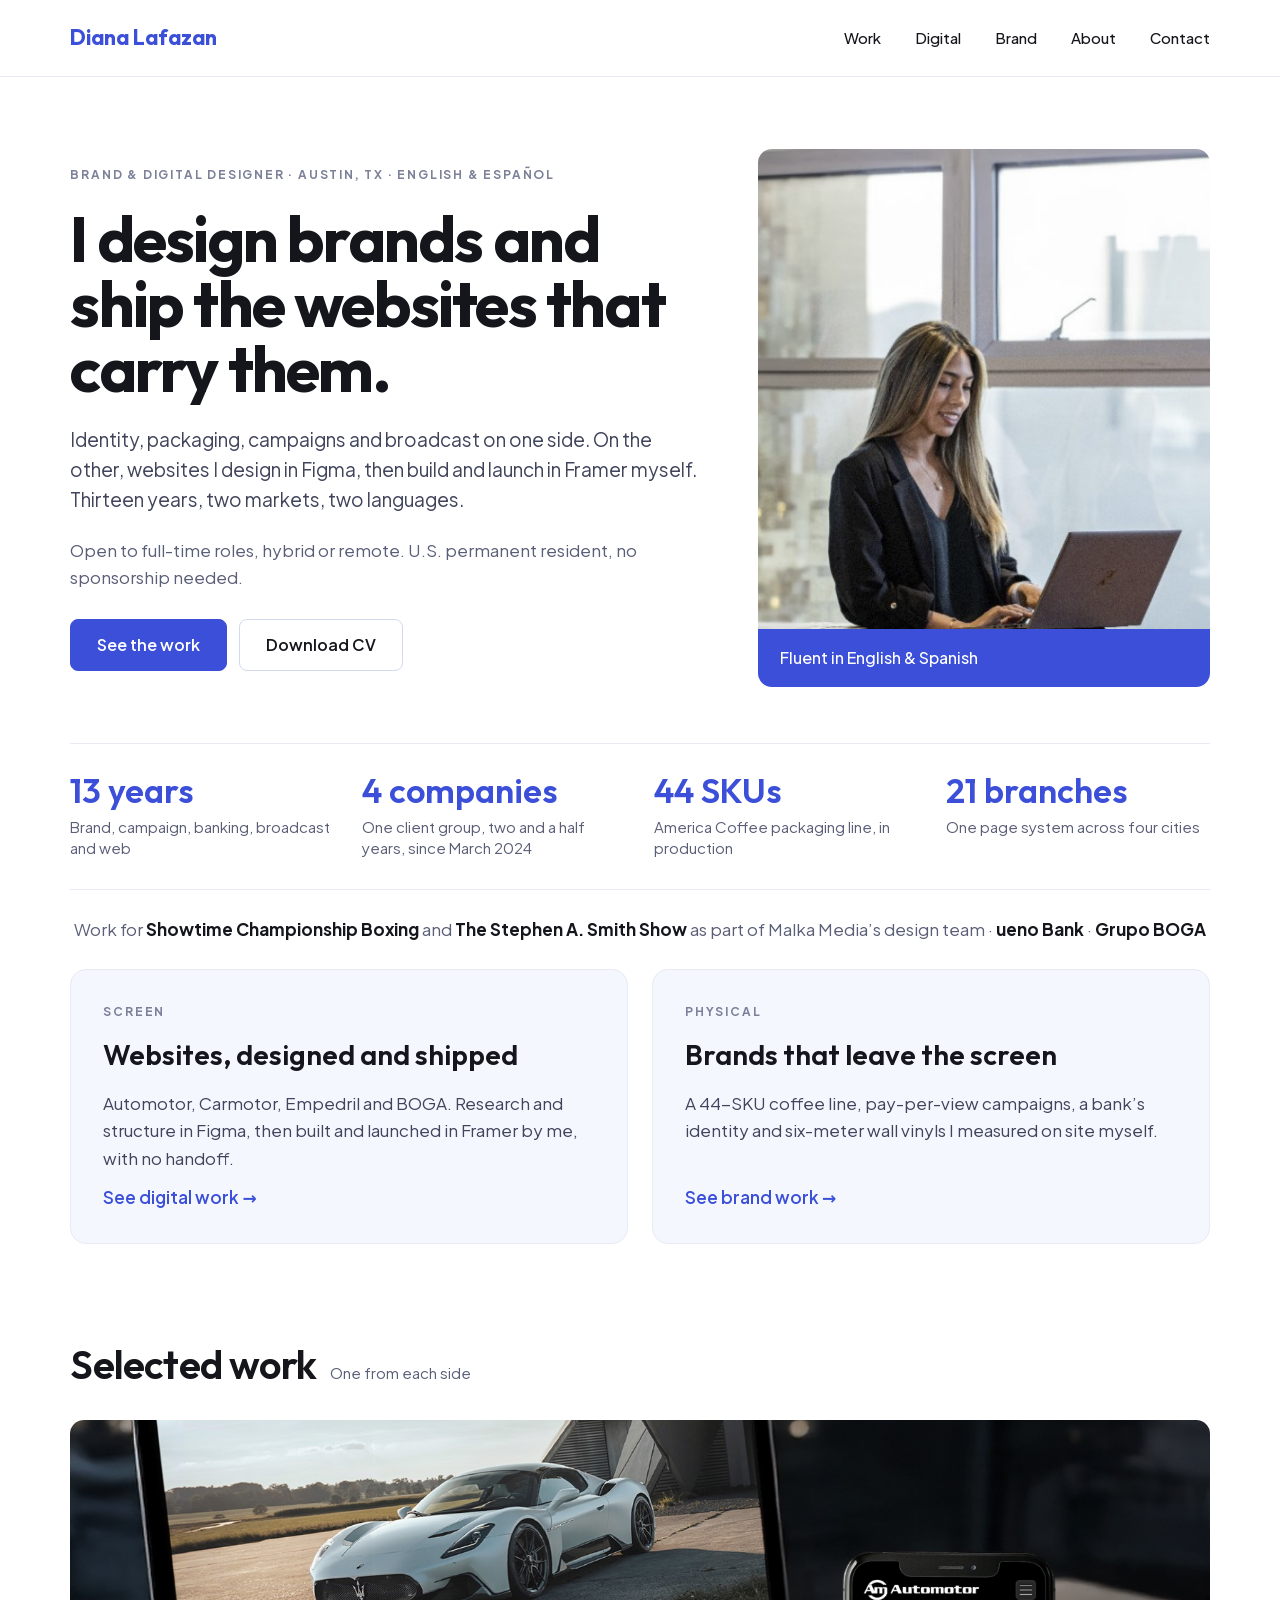
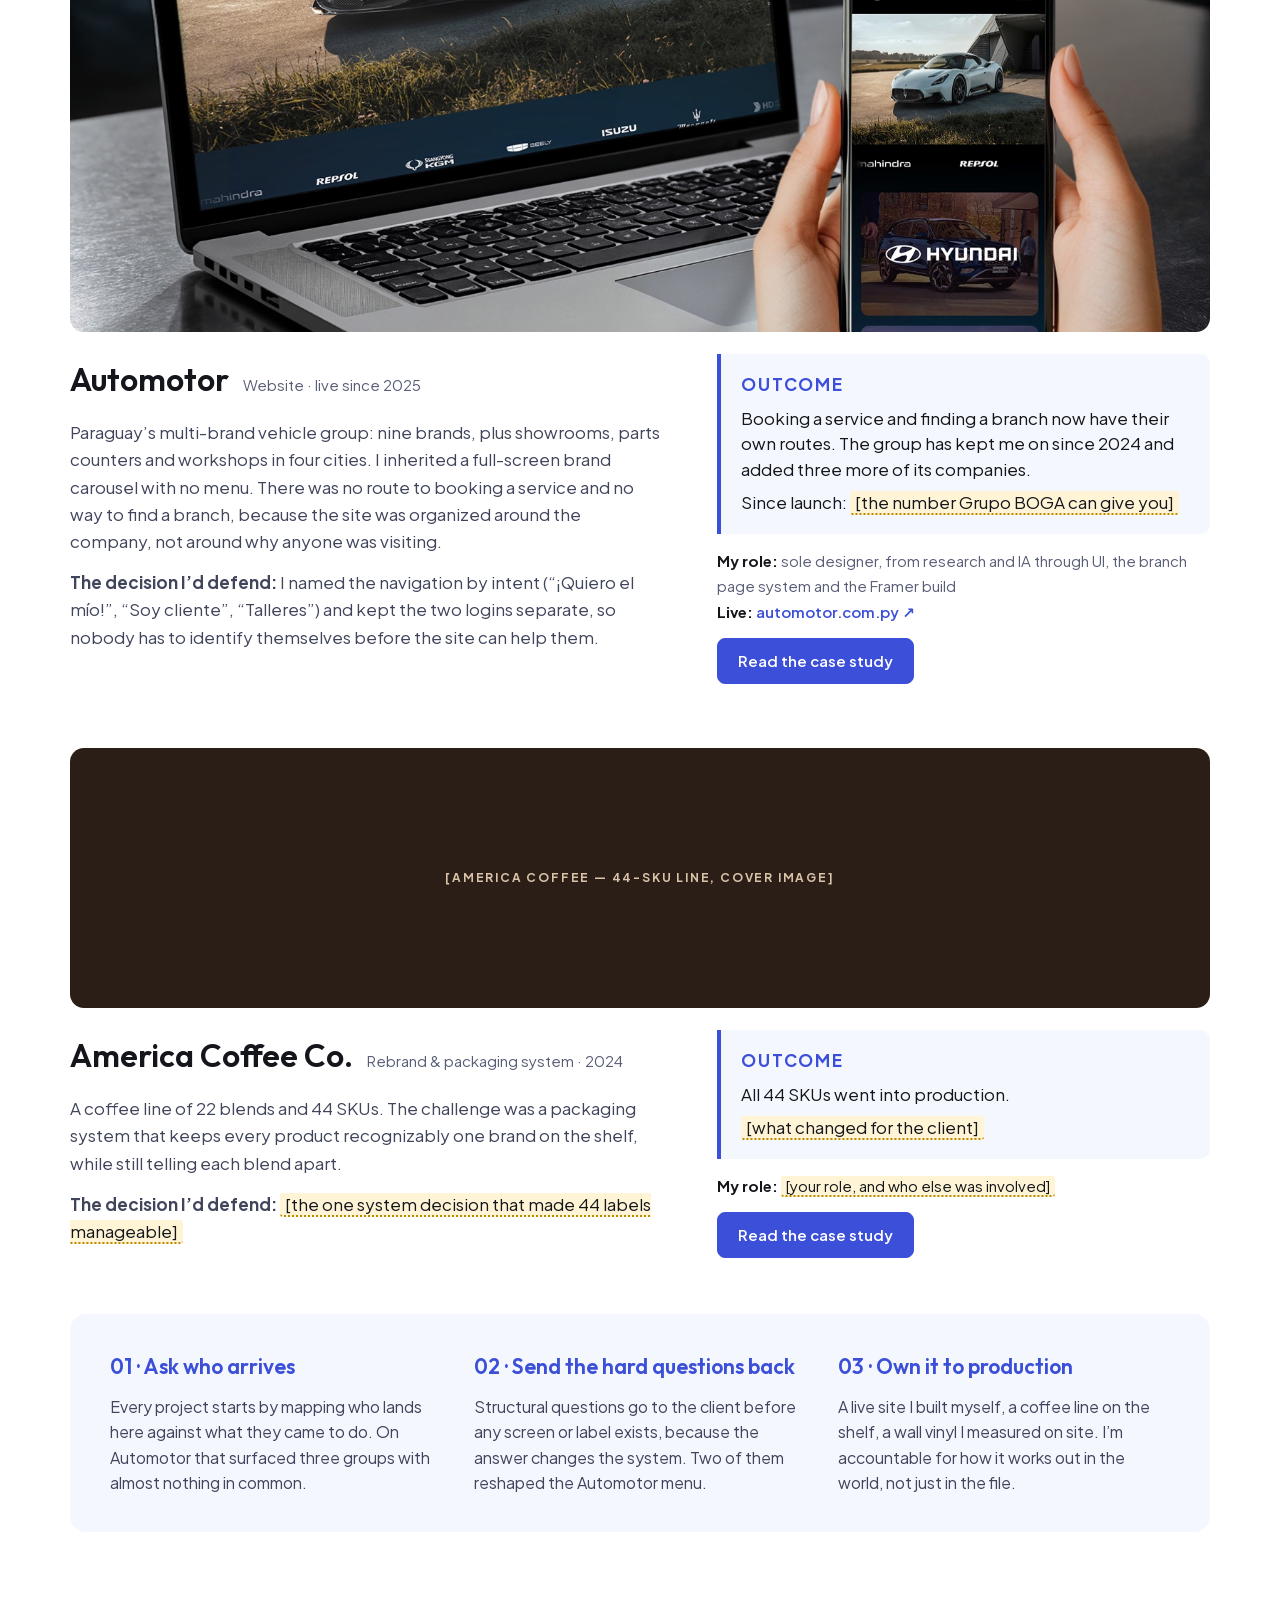
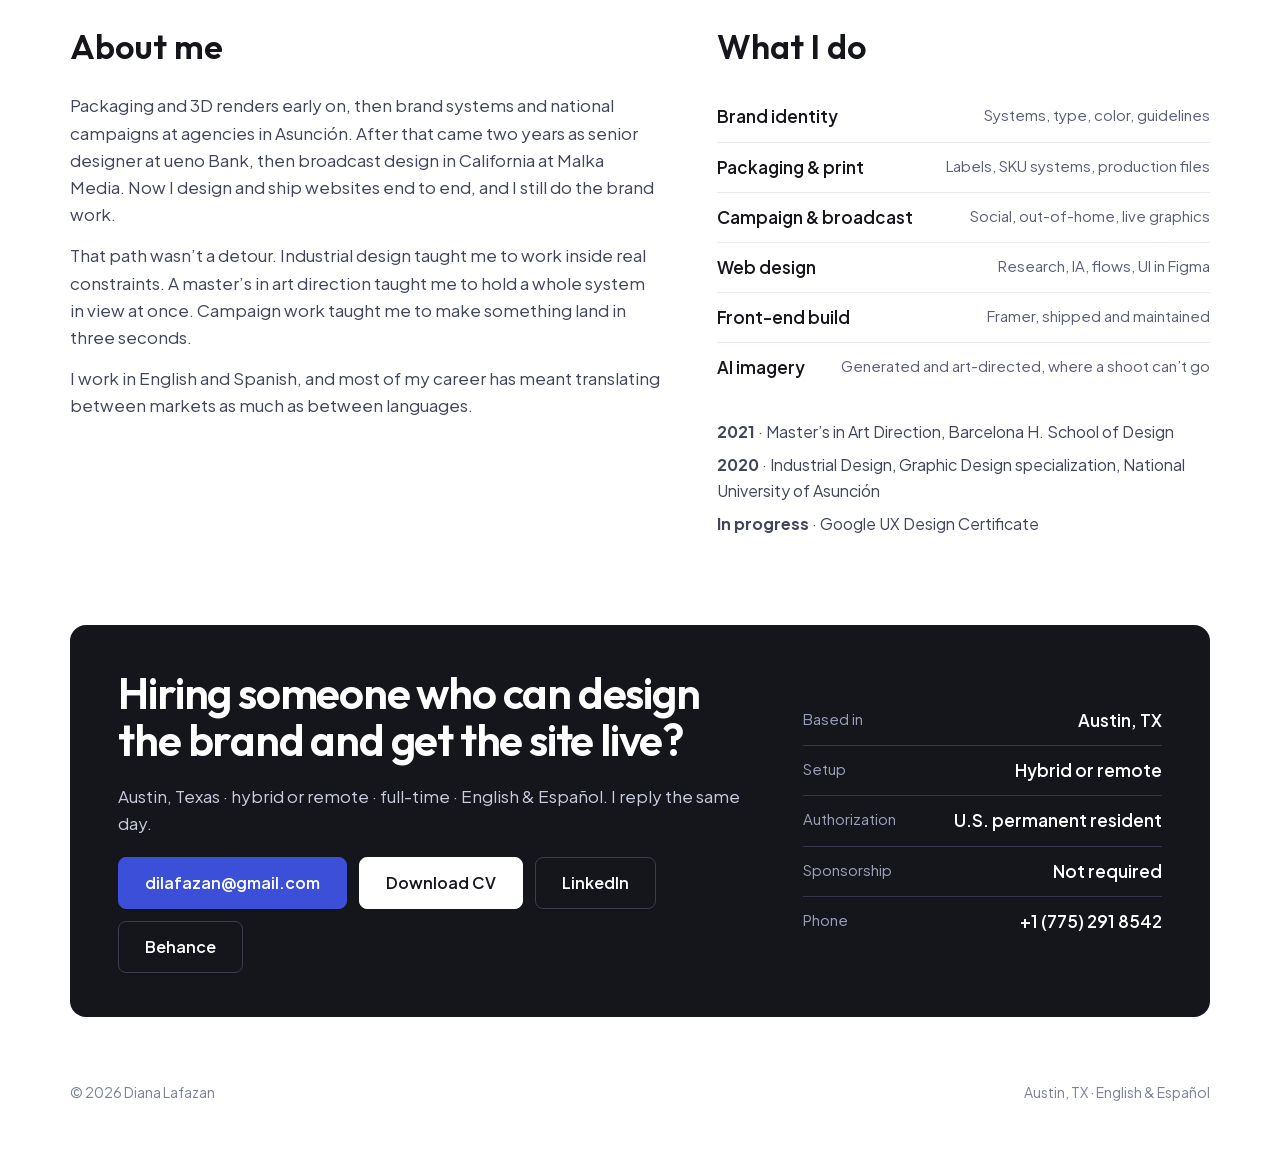
==== index.html @ 466dcdf3 "Portfolio site: home, work, digital, brand and two case studies Co-Authored-By: Claude Opus 5.5 <nor" ====
<!DOCTYPE html>
<html lang="en">
<head>
  <meta charset="utf-8">
  <meta name="viewport" content="width=device-width, initial-scale=1">
  <title>Diana Lafazan — Brand &amp; Digital Designer</title>
  <meta name="description" content="Diana Lafazan designs brands and ships the websites that carry them. Brand, packaging and campaign work, plus websites built and launched in Framer. Austin, TX · English &amp; Español.">
  <link rel="stylesheet" href="assets/css/site.css">
</head>
<body>

<header class="site-header">
  <div class="wrap">
    <a class="brand-name" href="./">Diana Lafazan</a>
    <nav class="site-nav" aria-label="Main">
      <a href="work/">Work</a>
      <a href="digital/">Digital</a>
      <a href="brand/">Brand</a>
      <a href="#about">About</a>
      <a href="mailto:dilafazan@gmail.com">Contact</a>
    </nav>
  </div>
</header>

<main>
  <!-- Hero: leads with the combination, not one half -->
  <section class="hero">
    <div class="wrap">
      <div class="stack" style="gap: 22px;">
        <span class="eyebrow">Brand &amp; digital designer · Austin, TX · English &amp; Español</span>
        <h1>I design brands and ship the websites that carry them.</h1>
        <p class="lede">Identity, packaging, campaigns and broadcast on one side. On the other, websites I design in Figma, then build and launch in Framer myself. Thirteen years, two markets, two languages.</p>
        <p style="color: var(--muted);">Open to full-time roles, hybrid or remote. U.S. permanent resident, no sponsorship needed.</p>
        <div class="btn-row" style="padding-top: 6px;">
          <a class="btn primary" href="work/">See the work</a>
          <a class="btn" href="assets/Diana-Lafazan-CV.pdf">Download CV</a>
        </div>
      </div>
      <figure>
        <img src="assets/img/diana.jpg" alt="Diana Lafazan working on a laptop by a window">
        <figcaption>Fluent in English &amp; Spanish</figcaption>
      </figure>
    </div>
  </section>

  <div class="wrap">
    <section class="numbers" aria-label="At a glance">
      <div><b>13 years</b><span>Brand, campaign, banking, broadcast and web</span></div>
      <div><b>4 companies</b><span>One client group, two and a half years, since March 2024</span></div>
      <div><b>44 SKUs</b><span>America Coffee packaging line, in production</span></div>
      <div><b>21 branches</b><span>One page system across four cities</span></div>
    </section>

    <p class="credits">Work for <strong>Showtime Championship Boxing</strong> and <strong>The Stephen A. Smith Show</strong> as part of Malka Media’s design team · <strong>ueno Bank</strong> · <strong>Grupo BOGA</strong></p>

    <!-- The two halves: each one is a link worth sending on its own -->
    <section class="doors" aria-label="Two sides of the work">
      <a class="door" href="digital/">
        <span class="eyebrow">Screen</span>
        <h3>Websites, designed and shipped</h3>
        <p>Automotor, Carmotor, Empedril and BOGA. Research and structure in Figma, then built and launched in Framer by me, with no handoff.</p>
        <span class="go">See digital work →</span>
      </a>
      <a class="door" href="brand/">
        <span class="eyebrow">Physical</span>
        <h3>Brands that leave the screen</h3>
        <p>A 44-SKU coffee line, pay-per-view campaigns, a bank’s identity and six-meter wall vinyls I measured on site myself.</p>
        <span class="go">See brand work →</span>
      </a>
    </section>

    <section class="section" id="selected">
      <div class="section-head">
        <h2>Selected work</h2>
        <span>One from each side</span>
      </div>

      <article class="feature">
        <a class="media" href="work/automotor.html"><img src="assets/img/automotor-cover.jpg" alt="Automotor website on a laptop and a phone"></a>
        <div class="stack">
          <div class="title-row"><h3>Automotor</h3><span class="meta">Website · live since 2025</span></div>
          <p>Paraguay’s multi-brand vehicle group: nine brands, plus showrooms, parts counters and workshops in four cities. I inherited a full-screen brand carousel with no menu. There was no route to booking a service and no way to find a branch, because the site was organized around the company, not around why anyone was visiting.</p>
          <p><strong>The decision I’d defend:</strong> I named the navigation by intent (“¡Quiero el mío!”, “Soy cliente”, “Talleres”) and kept the two logins separate, so nobody has to identify themselves before the site can help them.</p>
        </div>
        <div class="stack">
          <div class="outcome">
            <span class="eyebrow">Outcome</span>
            <span>Booking a service and finding a branch now have their own routes. The group has kept me on since 2024 and added three more of its companies.</span>
            <span>Since launch: <span class="fill">[the number Grupo BOGA can give you]</span></span>
          </div>
          <p class="facts"><strong>My role:</strong> sole designer, from research and IA through UI, the branch page system and the Framer build<br><strong>Live:</strong> <a href="https://automotor.com.py" target="_blank" rel="noopener">automotor.com.py ↗</a></p>
          <a class="btn primary small" href="work/automotor.html" style="align-self: flex-start;">Read the case study</a>
        </div>
      </article>

      <article class="feature">
        <a class="media" href="work/america-coffee.html" style="background: #2A1E17; color: #F3E6D6;"><span class="eyebrow" style="color: #D9C3A8;">[America Coffee — 44-SKU line, cover image]</span></a>
        <div class="stack">
          <div class="title-row"><h3>America Coffee Co.</h3><span class="meta">Rebrand &amp; packaging system · 2024</span></div>
          <p>A coffee line of 22 blends and 44 SKUs. The challenge was a packaging system that keeps every product recognizably one brand on the shelf, while still telling each blend apart.</p>
          <p><strong>The decision I’d defend:</strong> <span class="fill">[the one system decision that made 44 labels manageable]</span></p>
        </div>
        <div class="stack">
          <div class="outcome">
            <span class="eyebrow">Outcome</span>
            <span>All 44 SKUs went into production.</span>
            <span><span class="fill">[what changed for the client]</span></span>
          </div>
          <p class="facts"><strong>My role:</strong> <span class="fill">[your role, and who else was involved]</span></p>
          <a class="btn primary small" href="work/america-coffee.html" style="align-self: flex-start;">Read the case study</a>
        </div>
      </article>
    </section>

    <section class="how" aria-label="How I work">
      <div><h3>01 · Ask who arrives</h3><p>Every project starts by mapping who lands here against what they came to do. On Automotor that surfaced three groups with almost nothing in common.</p></div>
      <div><h3>02 · Send the hard questions back</h3><p>Structural questions go to the client before any screen or label exists, because the answer changes the system. Two of them reshaped the Automotor menu.</p></div>
      <div><h3>03 · Own it to production</h3><p>A live site I built myself, a coffee line on the shelf, a wall vinyl I measured on site. I’m accountable for how it works out in the world, not just in the file.</p></div>
    </section>

    <section class="section about" id="about">
      <div class="stack">
        <h2>About me</h2>
        <p>Packaging and 3D renders early on, then brand systems and national campaigns at agencies in Asunción. After that came two years as senior designer at ueno Bank, then broadcast design in California at Malka Media. Now I design and ship websites end to end, and I still do the brand work.</p>
        <p>That path wasn’t a detour. Industrial design taught me to work inside real constraints. A master’s in art direction taught me to hold a whole system in view at once. Campaign work taught me to make something land in three seconds.</p>
        <p>I work in English and Spanish, and most of my career has meant translating between markets as much as between languages.</p>
      </div>
      <div class="stack">
        <h2>What I do</h2>
        <div class="rows">
          <div><b>Brand identity</b><span>Systems, type, color, guidelines</span></div>
          <div><b>Packaging &amp; print</b><span>Labels, SKU systems, production files</span></div>
          <div><b>Campaign &amp; broadcast</b><span>Social, out-of-home, live graphics</span></div>
          <div><b>Web design</b><span>Research, IA, flows, UI in Figma</span></div>
          <div><b>Front-end build</b><span>Framer, shipped and maintained</span></div>
          <div><b>AI imagery</b><span>Generated and art-directed, where a shoot can’t go</span></div>
        </div>
        <div class="edu">
          <span><strong>2021</strong> · Master’s in Art Direction, Barcelona H. School of Design</span>
          <span><strong>2020</strong> · Industrial Design, Graphic Design specialization, National University of Asunción</span>
          <span><strong>In progress</strong> · Google UX Design Certificate</span>
        </div>
      </div>
    </section>

    <section class="hire" id="contact">
      <div class="stack" style="gap: 20px;">
        <h2>Hiring someone who can design the brand and get the site live?</h2>
        <p>Austin, Texas · hybrid or remote · full-time · English &amp; Español. I reply the same day.</p>
        <div class="btn-row">
          <a class="btn primary" href="mailto:dilafazan@gmail.com">dilafazan@gmail.com</a>
          <a class="btn white" href="assets/Diana-Lafazan-CV.pdf">Download CV</a>
          <a class="btn" href="https://www.linkedin.com/in/dianalafazan/" target="_blank" rel="noopener">LinkedIn</a>
          <a class="btn" href="https://www.behance.net/dilafazan" target="_blank" rel="noopener">Behance</a>
        </div>
      </div>
      <div class="rows">
        <div><span>Based in</span><b>Austin, TX</b></div>
        <div><span>Setup</span><b>Hybrid or remote</b></div>
        <div><span>Authorization</span><b>U.S. permanent resident</b></div>
        <div><span>Sponsorship</span><b>Not required</b></div>
        <div><span>Phone</span><b>+1 (775) 291 8542</b></div>
      </div>
    </section>
  </div>
</main>

<footer class="site-footer">
  <div class="wrap"><span>© 2026 Diana Lafazan</span><span>Austin, TX · English &amp; Español</span></div>
</footer>

</body>
</html>
---- assets/css/site.css ----
/* Fonts — Outfit (display) + Plus Jakarta Sans (text), self-hosted. Both OFL. */
@font-face { font-family: 'Outfit'; font-weight: 400 700; font-display: swap; src: url(../fonts/outfit-latin.woff2) format('woff2'); }
@font-face { font-family: 'Plus Jakarta Sans'; font-weight: 400 700; font-display: swap; src: url(../fonts/jakarta-latin.woff2) format('woff2');
  unicode-range: U+0000-00FF, U+0131, U+0152-0153, U+02BB-02BC, U+02C6, U+02DA, U+02DC, U+2000-206F, U+20AC, U+2122, U+2191, U+2193, U+2212, U+2215, U+FEFF, U+FFFD; }
@font-face { font-family: 'Plus Jakarta Sans'; font-weight: 400 700; font-display: swap; src: url(../fonts/jakarta-latin-ext.woff2) format('woff2');
  unicode-range: U+0100-02BA, U+02BD-02C5, U+02C7-02CC, U+02CE-02D7, U+02DD-02FF, U+1E00-1E9F, U+2020, U+20A0-20AB, U+20AD-20C4, U+2113, U+2C60-2C7F, U+A720-A7FF; }

:root {
  --blue: #3B4FD8;
  --ink: #15161C;
  --text: #41455C;
  --muted: #5A5F78;
  --faint: #7C8199;
  --line: #E8EAF4;
  --tint: #F5F7FF;
  --tint-2: #F1F3FD;
  --bg: #FFFFFF;
  --gap-fill: #FFF5D6;
  --gap-line: #B98900;
  --gutter: clamp(16px, 5.5vw, 80px);
  --max: 1280px;
}

* { box-sizing: border-box; }
html { -webkit-text-size-adjust: 100%; }
body { margin: 0; background: var(--bg); color: var(--ink); font: 17px/1.6 'Plus Jakarta Sans', system-ui, sans-serif; -webkit-font-smoothing: antialiased; }
img { max-width: 100%; display: block; }
a { color: inherit; text-decoration: none; }
a:hover { color: var(--blue); }
:focus-visible { outline: 2px solid var(--blue); outline-offset: 3px; border-radius: 4px; }
h1, h2, h3, .d { font-family: 'Outfit', system-ui, sans-serif; margin: 0; }
p { margin: 0; color: var(--text); }

.wrap { max-width: calc(var(--max) + 2 * var(--gutter)); margin: 0 auto; padding: 0 var(--gutter); }
.eyebrow { font-size: 12px; font-weight: 700; letter-spacing: 1.8px; text-transform: uppercase; color: var(--faint); }
.stack { display: flex; flex-direction: column; gap: 14px; }

/* Placeholder for facts Diana still has to supply. Visible on purpose — never ship one. */
.fill { background: var(--gap-fill); border-bottom: 2px dotted var(--gap-line); padding: 0 5px; border-radius: 3px; color: var(--ink); }

/* ── Header ── */
.site-header { border-bottom: 1px solid var(--line); }
.site-header .wrap { display: flex; align-items: center; justify-content: space-between; gap: 24px; min-height: 76px; flex-wrap: wrap; }
.brand-name { font-family: 'Outfit', sans-serif; font-size: 21px; font-weight: 700; color: var(--blue); }
.site-nav { display: flex; align-items: center; gap: clamp(16px, 3vw, 34px); font-size: 15px; font-weight: 500; flex-wrap: wrap; }
.site-nav a[aria-current="page"] { color: var(--blue); box-shadow: inset 0 -2px 0 var(--blue); }
@media (max-width: 640px) { .site-header .wrap { padding-top: 14px; padding-bottom: 14px; } .site-nav { gap: 18px; } }

/* ── Buttons ── */
.btn { display: inline-flex; align-items: center; height: 52px; padding: 0 26px; border-radius: 8px; font-size: 16px; font-weight: 600; border: 1.5px solid #D4D9F0; color: var(--ink); }
.btn.primary { background: var(--blue); border-color: var(--blue); color: #fff; }
.btn.primary:hover { background: #2B3AA8; color: #fff; }
.btn.small { height: 46px; padding: 0 20px; font-size: 15px; }
.btn-row { display: flex; gap: 12px; flex-wrap: wrap; }

/* ── Hero ── */
.hero { padding: clamp(40px, 6vw, 72px) 0 56px; }
.hero .wrap { display: grid; grid-template-columns: minmax(0, 7fr) minmax(0, 5fr); gap: 40px 56px; align-items: center; }
.hero h1 { font-size: clamp(40px, 5.2vw, 64px); line-height: 1.02; font-weight: 700; letter-spacing: -1.8px; }
.hero .lede { font-size: 19px; }
.hero figure { margin: 0; }
.hero figure img { width: 100%; height: 480px; object-fit: cover; object-position: 56% 28%; border-radius: 14px 14px 0 0; }
.hero figcaption { background: var(--blue); color: #fff; padding: 16px 22px; border-radius: 0 0 14px 14px; font-weight: 500; font-size: 16px; }
@media (max-width: 860px) { .hero .wrap { grid-template-columns: 1fr; } .hero figure img { height: 360px; } }

.page-head { padding: clamp(40px, 6vw, 64px) 0 32px; }
.page-head h1 { font-size: clamp(36px, 4.4vw, 54px); line-height: 1.05; font-weight: 700; letter-spacing: -1.4px; max-width: 18ch; }
.page-head p { max-width: 62ch; margin-top: 16px; font-size: 19px; }

/* ── Numbers row ── */
.numbers { display: grid; grid-template-columns: repeat(4, minmax(0, 1fr)); gap: 28px; padding: 30px 0; border-top: 1px solid var(--line); border-bottom: 1px solid var(--line); }
.numbers b { display: block; font: 600 34px/1 'Outfit', sans-serif; color: var(--blue); margin-bottom: 8px; }
.numbers span { font-size: 15px; color: var(--muted); line-height: 1.45; display: block; }
@media (max-width: 860px) { .numbers { grid-template-columns: repeat(2, minmax(0, 1fr)); } }

.credits { text-align: center; padding: 26px 0; color: var(--muted); }
.credits strong { color: var(--ink); }

/* ── Two doors: digital / brand ── */
.doors { display: grid; grid-template-columns: 1fr 1fr; gap: 24px; }
.door { display: flex; flex-direction: column; gap: 12px; padding: 32px; border-radius: 16px; border: 1px solid var(--line); background: var(--tint); transition: border-color .15s; }
.door:hover { border-color: var(--blue); color: inherit; }
.door h3 { font-size: 28px; font-weight: 600; }
.door .go { color: var(--blue); font-weight: 600; margin-top: auto; }
@media (max-width: 760px) { .doors { grid-template-columns: 1fr; } }

/* ── Sections ── */
.section { padding-top: clamp(56px, 7vw, 88px); }
.section-head { display: flex; align-items: baseline; gap: 14px; flex-wrap: wrap; margin-bottom: 24px; }
.section-head h2 { font-size: clamp(30px, 3.2vw, 40px); font-weight: 600; letter-spacing: -0.8px; }
.section-head span { color: var(--muted); font-size: 15px; }

/* ── Featured project ── */
.feature { display: grid; grid-template-columns: minmax(0, 6fr) minmax(0, 5fr); gap: 22px 56px; padding-bottom: 56px; }
.feature + .feature { padding-top: 8px; }
.feature .media { grid-column: 1 / -1; border-radius: 14px; overflow: hidden; display: flex; align-items: center; justify-content: center; min-height: 260px; }
.feature .media img { width: 100%; height: clamp(280px, 40vw, 540px); object-fit: cover; }
.feature .media.contain img { object-fit: contain; height: clamp(280px, 36vw, 480px); padding: 24px 0 0; }
.feature h3 { font-size: 32px; font-weight: 600; }
.feature .meta { font-size: 15px; color: var(--muted); }
.title-row { display: flex; align-items: baseline; gap: 14px; flex-wrap: wrap; }
.outcome { background: var(--tint); border-left: 4px solid var(--blue); border-radius: 0 10px 10px 0; padding: 18px 20px; display: flex; flex-direction: column; gap: 8px; }
.outcome .eyebrow { color: var(--blue); }
.outcome span { font-size: 17px; line-height: 1.5; }
.facts { font-size: 15px; color: var(--muted); line-height: 1.7; }
.facts strong { color: var(--ink); }
.facts a { color: var(--blue); font-weight: 600; }
@media (max-width: 860px) { .feature { grid-template-columns: 1fr; } }

/* ── Project grid ── */
.grid { display: grid; grid-template-columns: repeat(3, minmax(0, 1fr)); gap: 32px 24px; }
.card { display: flex; flex-direction: column; gap: 10px; }
.card .thumb { aspect-ratio: 4 / 3; border-radius: 12px; overflow: hidden; display: flex; align-items: center; justify-content: center; color: #fff; }
.card .thumb img { width: 100%; height: 100%; object-fit: cover; }
.card .thumb.contain img { object-fit: contain; padding-top: 16px; }
.card .thumb .label { font: 600 22px/1.2 'Outfit', sans-serif; padding: 24px; text-align: center; opacity: .92; }
.card h3 { font-size: 21px; font-weight: 600; }
.card .tag { font-size: 14px; color: var(--muted); }
.card p { font-size: 15px; }
.card .link { font-size: 15px; font-weight: 600; color: var(--blue); }
.card:hover h3 { color: var(--blue); }
.chips { display: flex; gap: 6px; flex-wrap: wrap; }
.chip { font-size: 12px; font-weight: 600; padding: 3px 9px; border-radius: 99px; background: var(--tint-2); color: var(--muted); }
@media (max-width: 960px) { .grid { grid-template-columns: repeat(2, minmax(0, 1fr)); } }
@media (max-width: 600px) { .grid { grid-template-columns: 1fr; } }

/* ── How I work ── */
.how { display: grid; grid-template-columns: repeat(3, minmax(0, 1fr)); gap: 32px; padding: 36px 40px; border-radius: 16px; background: var(--tint); }
.how h3 { font-size: 21px; font-weight: 600; color: var(--blue); margin-bottom: 10px; }
.how p { font-size: 16px; }
@media (max-width: 860px) { .how { grid-template-columns: 1fr; padding: 28px 24px; } }

/* ── About ── */
.about { display: grid; grid-template-columns: minmax(0, 6fr) minmax(0, 5fr); gap: 40px 56px; }
.about h2 { font-size: 34px; font-weight: 600; margin-bottom: 4px; }
.rows > div { display: flex; justify-content: space-between; gap: 16px; padding: 11px 0; border-bottom: 1px solid var(--line); }
.rows > div:last-child { border-bottom: 0; }
.rows b { font-weight: 600; }
.rows span { font-size: 15px; color: var(--muted); text-align: right; }
.edu { display: flex; flex-direction: column; gap: 8px; padding-top: 12px; font-size: 16px; color: var(--text); }
@media (max-width: 860px) { .about { grid-template-columns: 1fr; } }

/* ── Contact / for recruiters ── */
.hire { margin: clamp(56px, 7vw, 88px) 0 40px; padding: clamp(28px, 4vw, 44px) clamp(22px, 4vw, 48px); border-radius: 16px; background: var(--ink); color: #fff;
  display: grid; grid-template-columns: minmax(0, 7fr) minmax(0, 4fr); gap: 32px 56px; align-items: center; }
.hire h2 { font-size: clamp(30px, 3.4vw, 44px); line-height: 1.08; font-weight: 600; letter-spacing: -1.2px; }
.hire p { color: #C9CCDE; }
.hire .btn { border-color: #3A3D52; color: #fff; }
.hire .btn.white { background: #fff; border-color: #fff; color: var(--ink); }
.hire .btn.primary { border-color: var(--blue); }
.hire .rows > div { border-color: #33364A; }
.hire .rows span { color: #9BA0BA; text-align: left; }
.hire .rows b { text-align: right; }
@media (max-width: 860px) { .hire { grid-template-columns: 1fr; } }

.site-footer { padding: 24px 0 48px; color: var(--faint); font-size: 14px; }
.site-footer .wrap { display: flex; justify-content: space-between; gap: 16px; flex-wrap: wrap; }

/* ── Case study pages ── */
.case-head { padding: clamp(40px, 6vw, 64px) 0 28px; }
.case-head h1 { font-size: clamp(36px, 4.6vw, 58px); line-height: 1.04; font-weight: 700; letter-spacing: -1.5px; max-width: 20ch; margin-top: 10px; }
.case-head .lede { font-size: 19px; max-width: 62ch; margin-top: 18px; }
.case-meta { display: grid; grid-template-columns: repeat(4, minmax(0, 1fr)); gap: 20px; padding: 22px 0; margin-top: 28px; border-top: 1px solid var(--line); border-bottom: 1px solid var(--line); }
.case-meta span { display: block; }
.case-meta .eyebrow { margin-bottom: 4px; }
.case-meta a { color: var(--blue); font-weight: 600; }
@media (max-width: 760px) { .case-meta { grid-template-columns: 1fr 1fr; } }
.prose { max-width: 70ch; }
.prose h2 { font-size: 30px; font-weight: 600; letter-spacing: -0.6px; margin: 56px 0 14px; }
.prose p + p { margin-top: 14px; }
.prose ul { color: var(--text); padding-left: 20px; margin: 14px 0 0; }
.prose li + li { margin-top: 6px; }
.figure { margin: 40px 0 0; }
.figure img { width: 100%; border-radius: 14px; border: 1px solid var(--line); }
.figure figcaption { font-size: 14px; color: var(--muted); margin-top: 10px; }
.placeholder { border-radius: 14px; background: var(--tint-2); border: 1px dashed #C9CFEF; min-height: 280px; display: flex; align-items: center; justify-content: center; text-align: center; padding: 24px; }
.table { width: 100%; border-collapse: collapse; margin-top: 18px; font-size: 15px; }
.table th { text-align: left; font-size: 12px; letter-spacing: 1.4px; text-transform: uppercase; color: var(--faint); padding: 10px 12px 10px 0; border-bottom: 1px solid var(--line); }
.table td { padding: 14px 12px 14px 0; border-bottom: 1px solid var(--line); vertical-align: top; color: var(--text); }
.table td:first-child { color: var(--ink); font-weight: 600; }
.table-scroll { overflow-x: auto; }
.next { display: flex; justify-content: space-between; gap: 16px; flex-wrap: wrap; margin-top: 64px; padding-top: 24px; border-top: 1px solid var(--line); font-weight: 600; }
.next a { color: var(--blue); }
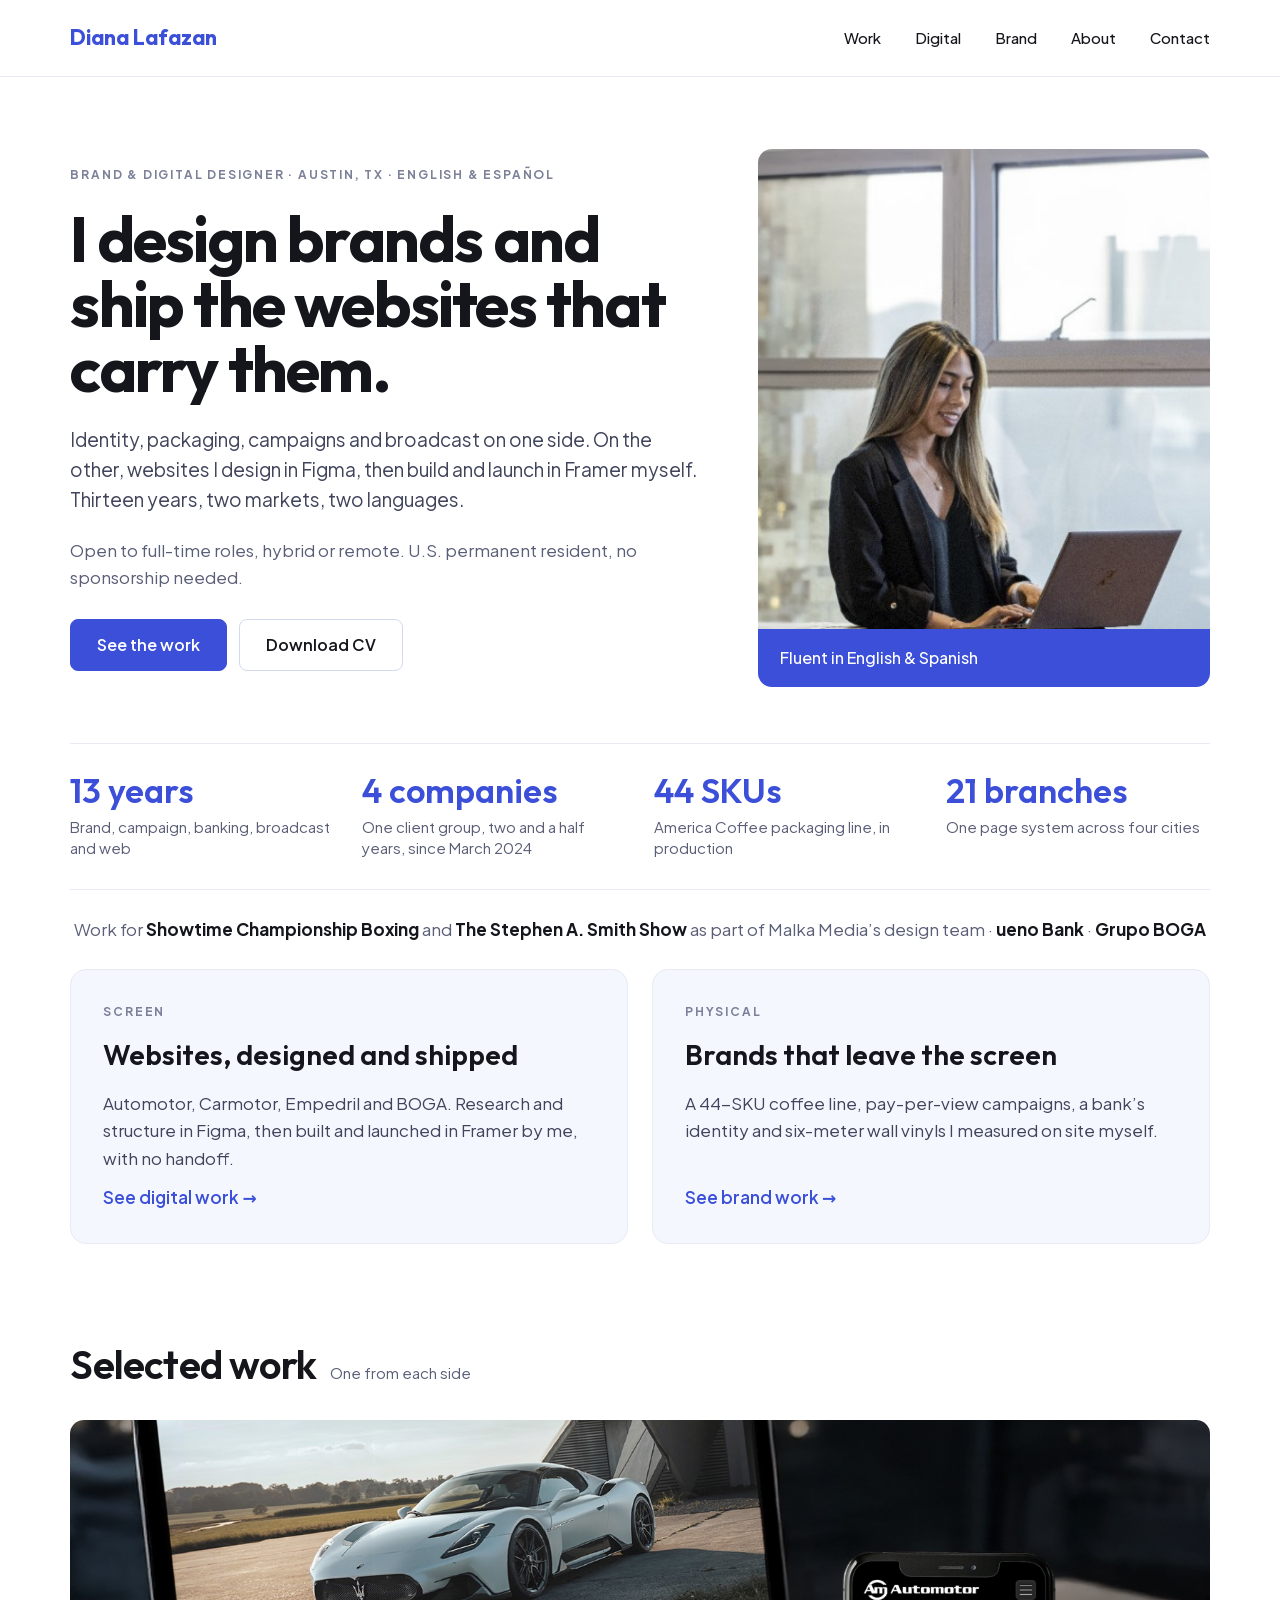
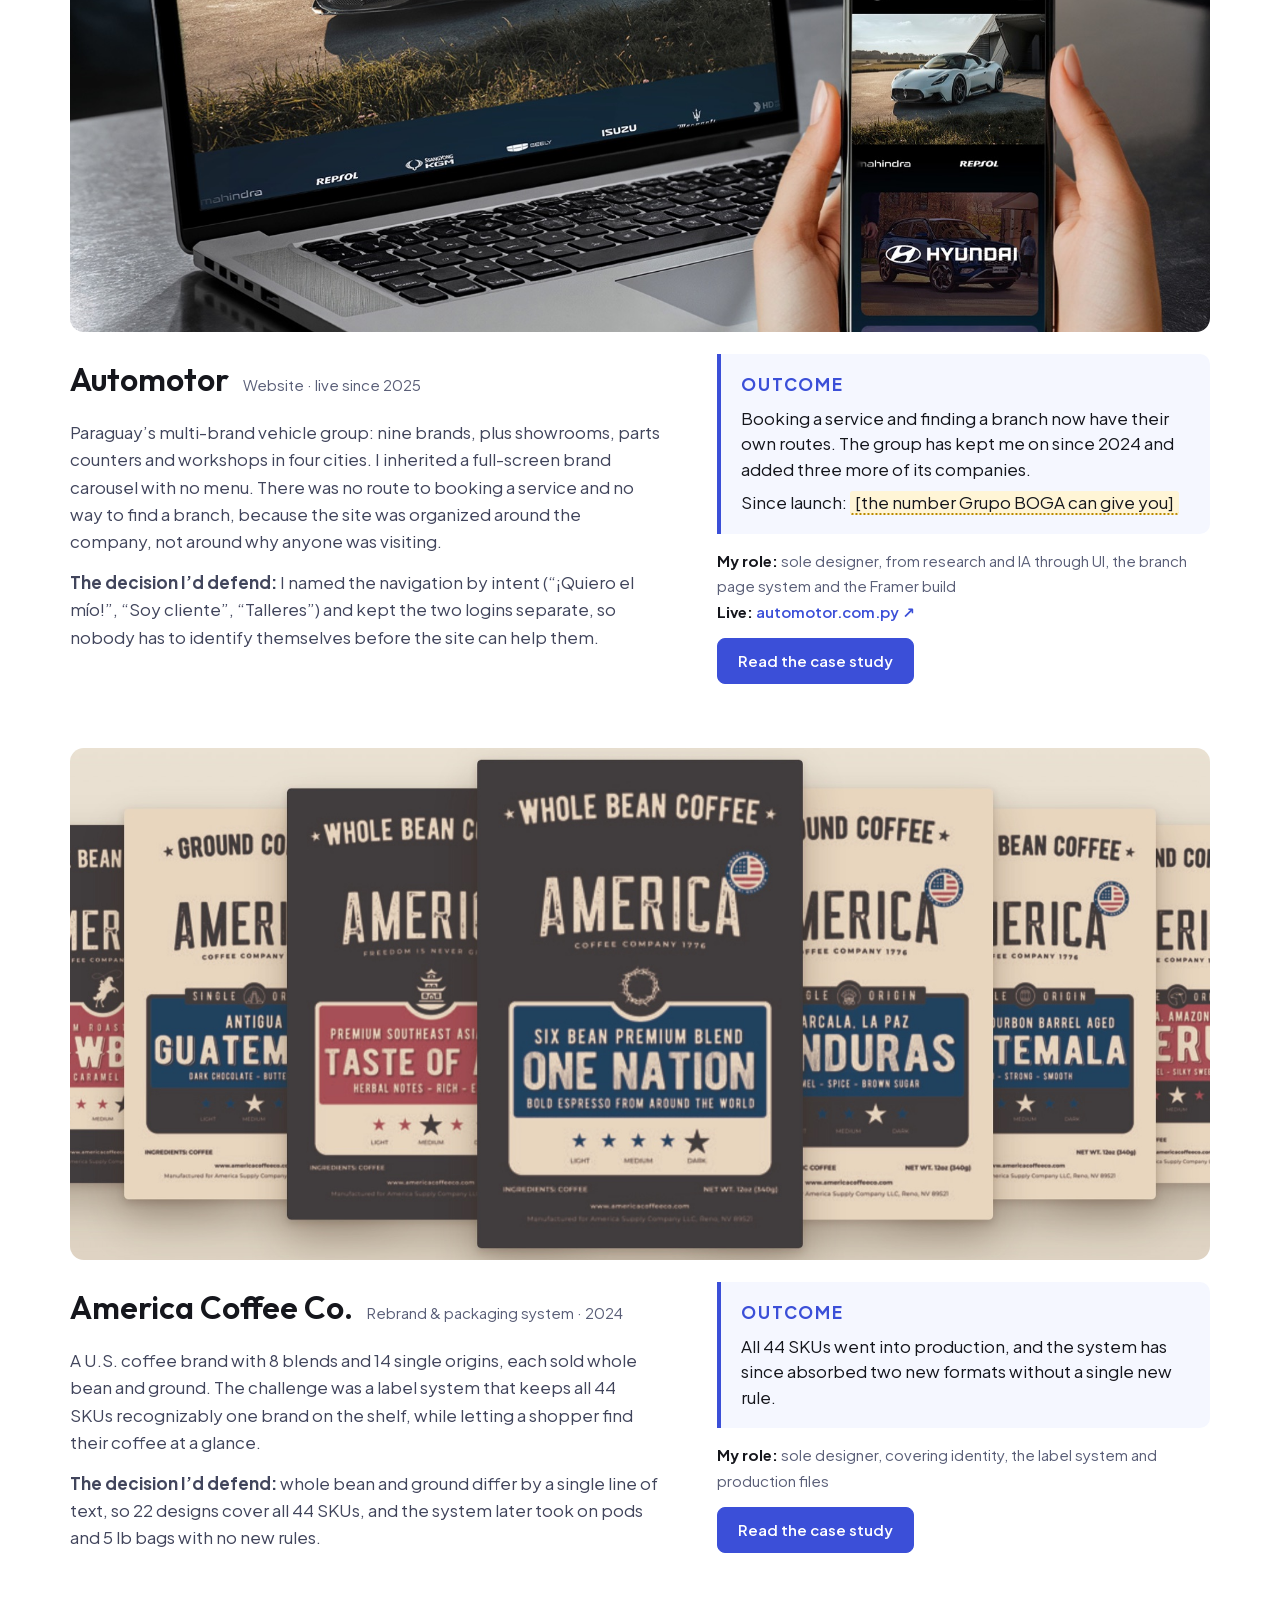
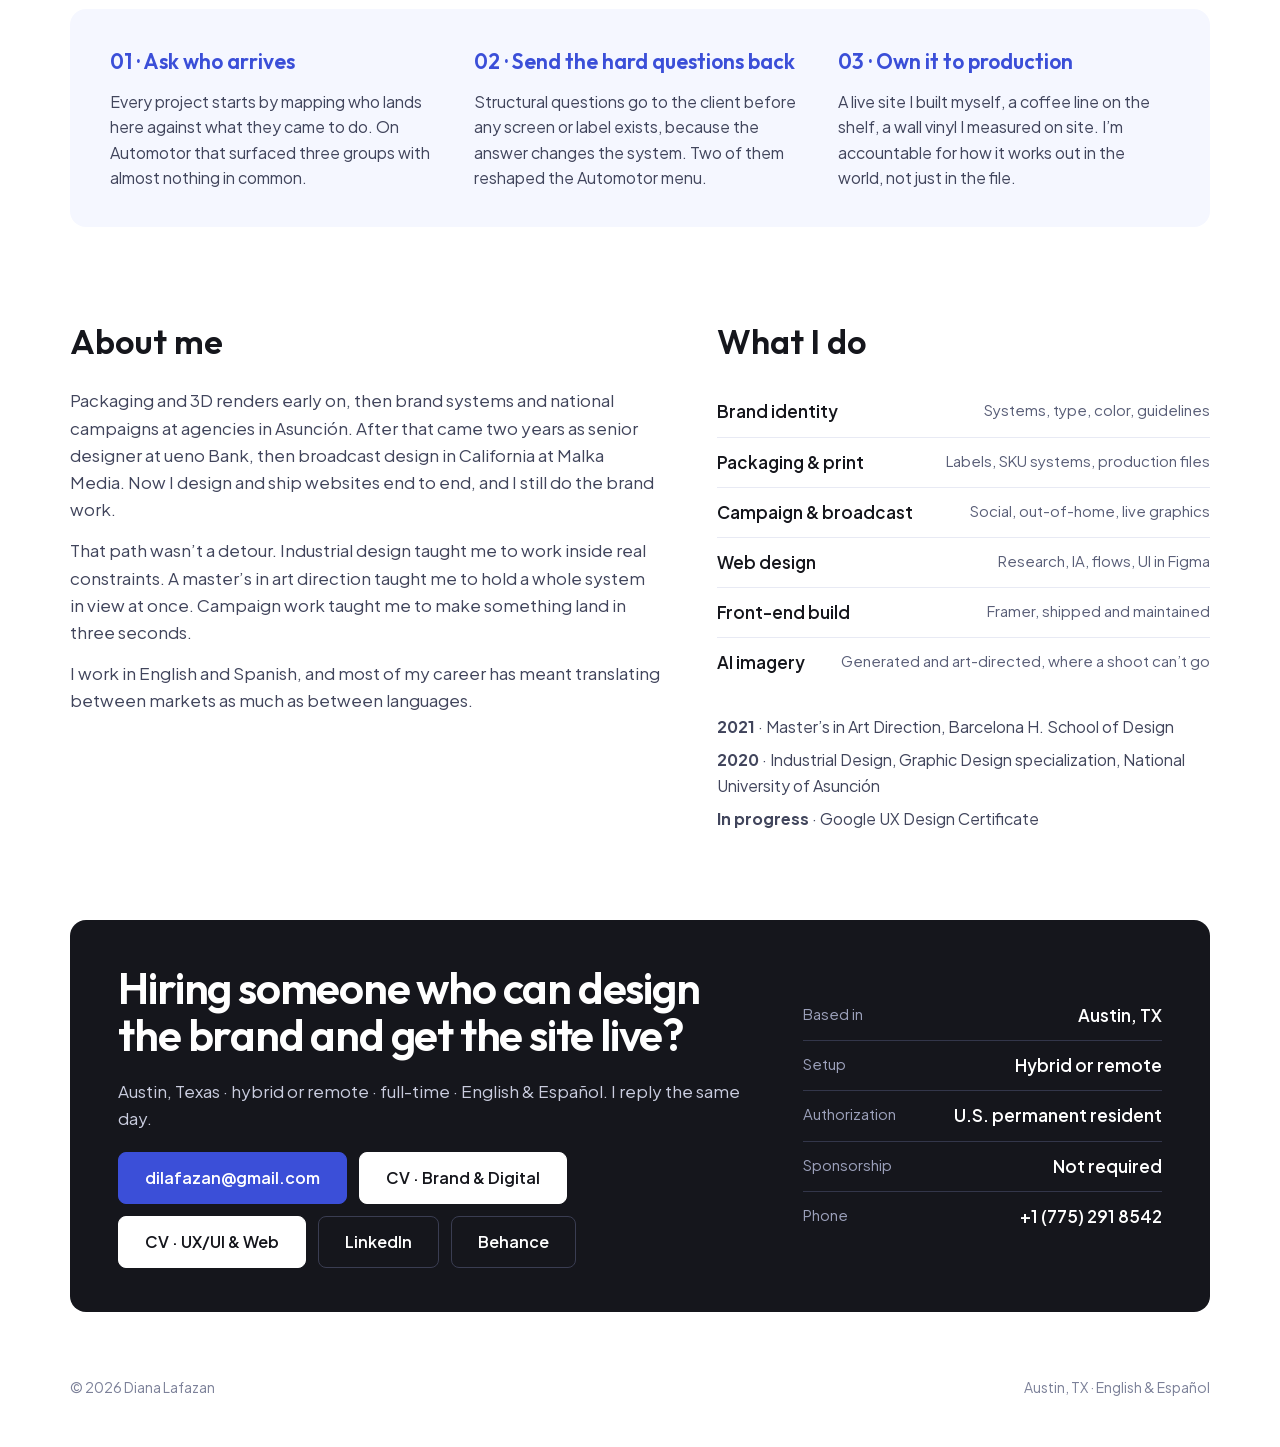
==== commit 31139368: "Add two CVs, America Coffee case study, covers and ueno animation - Brand & Digital and UX/UI & Web " ====
--- a/index.html
+++ b/index.html
@@ -33,7 +33,7 @@
         <p style="color: var(--muted);">Open to full-time roles, hybrid or remote. U.S. permanent resident, no sponsorship needed.</p>
         <div class="btn-row" style="padding-top: 6px;">
           <a class="btn primary" href="work/">See the work</a>
-          <a class="btn" href="assets/Diana-Lafazan-CV.pdf">Download CV</a>
+          <a class="btn" href="assets/Diana-Lafazan-CV-Brand-Designer.pdf" download>Download CV</a>
         </div>
       </div>
       <figure>
@@ -94,19 +94,18 @@
       </article>
 
       <article class="feature">
-        <a class="media" href="work/america-coffee.html" style="background: #2A1E17; color: #F3E6D6;"><span class="eyebrow" style="color: #D9C3A8;">[America Coffee — 44-SKU line, cover image]</span></a>
+        <a class="media" href="work/america-coffee.html"><img src="assets/img/01-america-coffee-hero.jpg" alt="America Coffee labels, blends and single origins side by side"></a>
         <div class="stack">
           <div class="title-row"><h3>America Coffee Co.</h3><span class="meta">Rebrand &amp; packaging system · 2024</span></div>
-          <p>A coffee line of 22 blends and 44 SKUs. The challenge was a packaging system that keeps every product recognizably one brand on the shelf, while still telling each blend apart.</p>
-          <p><strong>The decision I’d defend:</strong> <span class="fill">[the one system decision that made 44 labels manageable]</span></p>
+          <p>A U.S. coffee brand with 8 blends and 14 single origins, each sold whole bean and ground. The challenge was a label system that keeps all 44 SKUs recognizably one brand on the shelf, while letting a shopper find their coffee at a glance.</p>
+          <p><strong>The decision I’d defend:</strong> whole bean and ground differ by a single line of text, so 22 designs cover all 44 SKUs, and the system later took on pods and 5 lb bags with no new rules.</p>
         </div>
         <div class="stack">
           <div class="outcome">
             <span class="eyebrow">Outcome</span>
-            <span>All 44 SKUs went into production.</span>
-            <span><span class="fill">[what changed for the client]</span></span>
+            <span>All 44 SKUs went into production, and the system has since absorbed two new formats without a single new rule.</span>
           </div>
-          <p class="facts"><strong>My role:</strong> <span class="fill">[your role, and who else was involved]</span></p>
+          <p class="facts"><strong>My role:</strong> sole designer, covering identity, the label system and production files</p>
           <a class="btn primary small" href="work/america-coffee.html" style="align-self: flex-start;">Read the case study</a>
         </div>
       </article>
@@ -149,7 +148,8 @@
         <p>Austin, Texas · hybrid or remote · full-time · English &amp; Español. I reply the same day.</p>
         <div class="btn-row">
           <a class="btn primary" href="mailto:dilafazan@gmail.com">dilafazan@gmail.com</a>
-          <a class="btn white" href="assets/Diana-Lafazan-CV.pdf">Download CV</a>
+          <a class="btn white" href="assets/Diana-Lafazan-CV-Brand-Designer.pdf" download>CV · Brand &amp; Digital</a>
+          <a class="btn white" href="assets/Diana-Lafazan-CV-UX-UI-Designer.pdf" download>CV · UX/UI &amp; Web</a>
           <a class="btn" href="https://www.linkedin.com/in/dianalafazan/" target="_blank" rel="noopener">LinkedIn</a>
           <a class="btn" href="https://www.behance.net/dilafazan" target="_blank" rel="noopener">Behance</a>
         </div>
--- a/assets/css/site.css
+++ b/assets/css/site.css
@@ -118,11 +118,11 @@
 .card .tag { font-size: 14px; color: var(--muted); }
 .card p { font-size: 15px; }
 .card .link { font-size: 15px; font-weight: 600; color: var(--blue); }
-.card:hover h3 { color: var(--blue); }
+a.card:hover h3 { color: var(--blue); }
 .chips { display: flex; gap: 6px; flex-wrap: wrap; }
 .chip { font-size: 12px; font-weight: 600; padding: 3px 9px; border-radius: 99px; background: var(--tint-2); color: var(--muted); }
 @media (max-width: 960px) { .grid { grid-template-columns: repeat(2, minmax(0, 1fr)); } }
-@media (max-width: 600px) { .grid { grid-template-columns: 1fr; } }
+@media (max-width: 600px) { .grid { grid-template-columns: minmax(0, 1fr); } }
 
 /* ── How I work ── */
 .how { display: grid; grid-template-columns: repeat(3, minmax(0, 1fr)); gap: 32px; padding: 36px 40px; border-radius: 16px; background: var(--tint); }
@@ -181,3 +181,9 @@
 .table-scroll { overflow-x: auto; }
 .next { display: flex; justify-content: space-between; gap: 16px; flex-wrap: wrap; margin-top: 64px; padding-top: 24px; border-top: 1px solid var(--line); font-weight: 600; }
 .next a { color: var(--blue); }
+
+/* Looping video thumbnails (ueno logo animation). The still replaces it for people who turn off motion. */
+.card { min-width: 0; }
+.card .thumb video { width: 100%; height: 100%; min-width: 0; object-fit: cover; display: block; }
+.card .thumb .still { display: none; }
+@media (prefers-reduced-motion: reduce) { .card .thumb video { display: none; } .card .thumb .still { display: block; } }
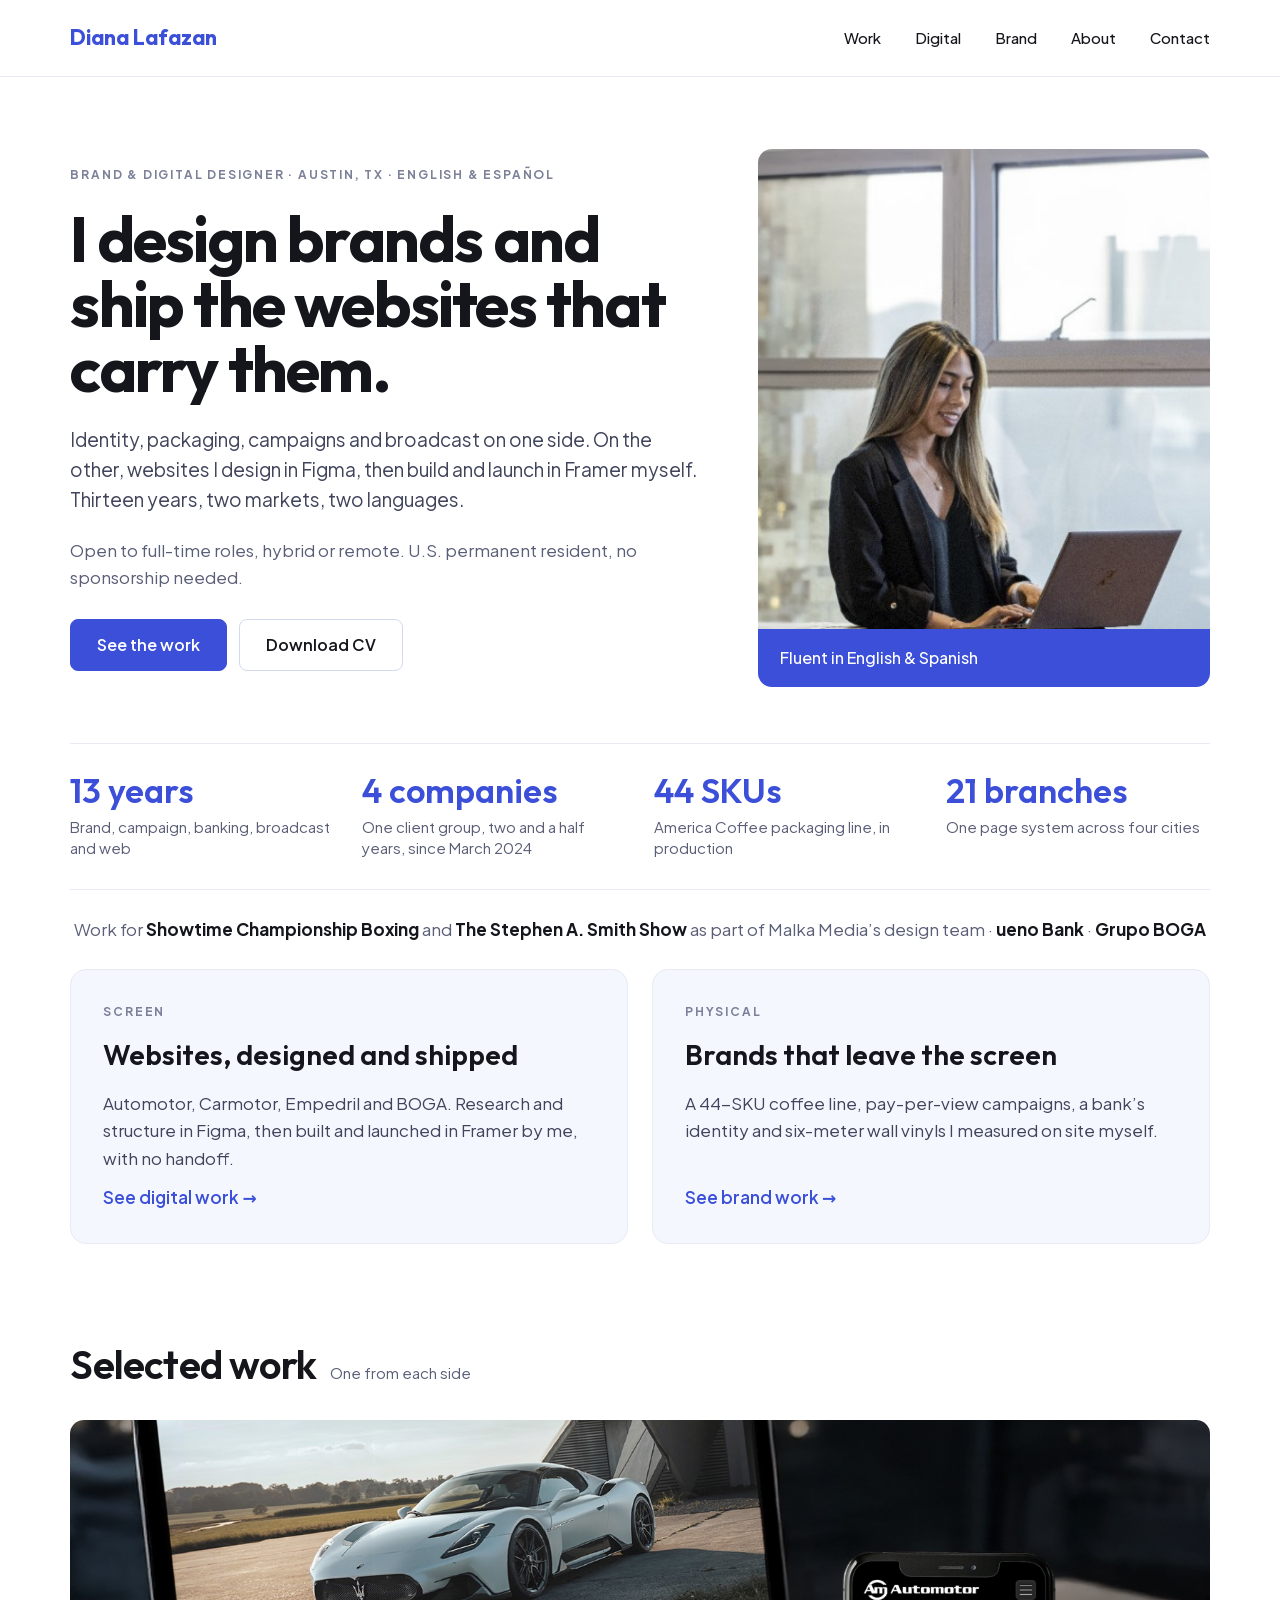
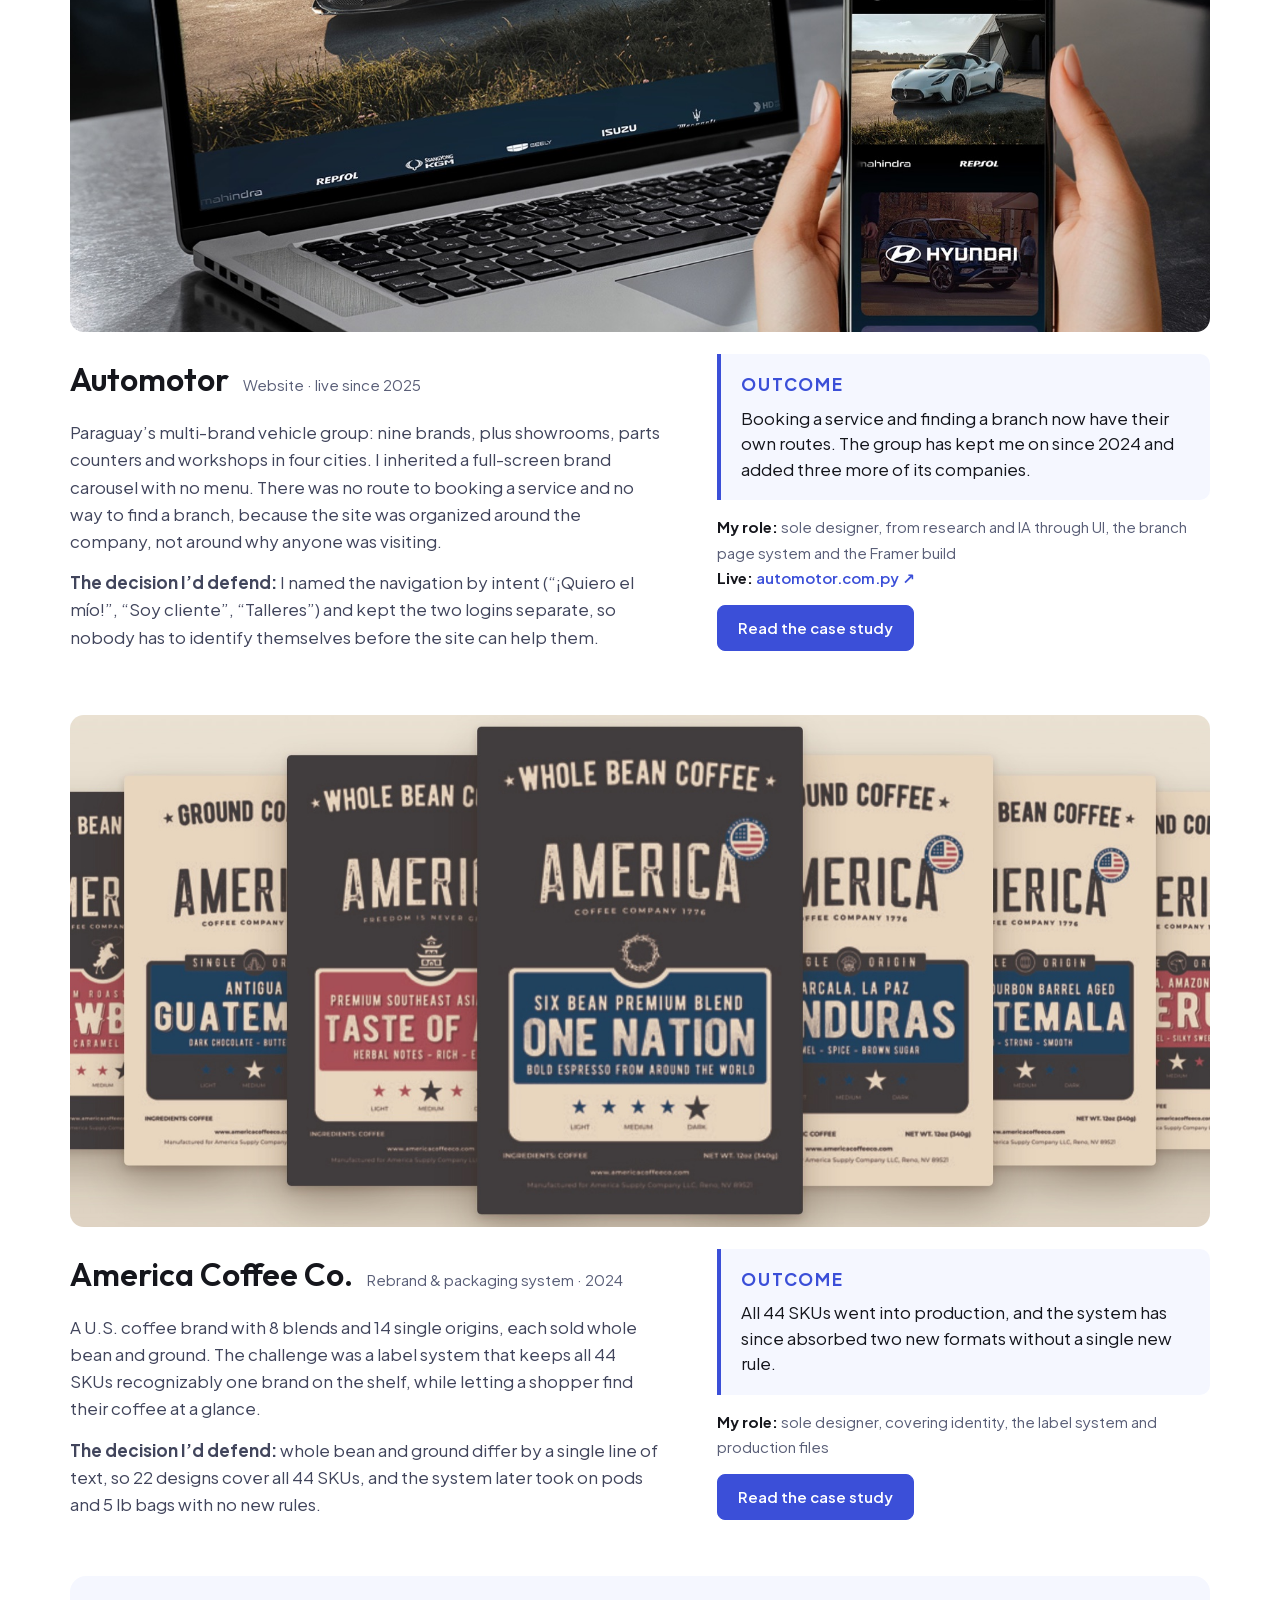
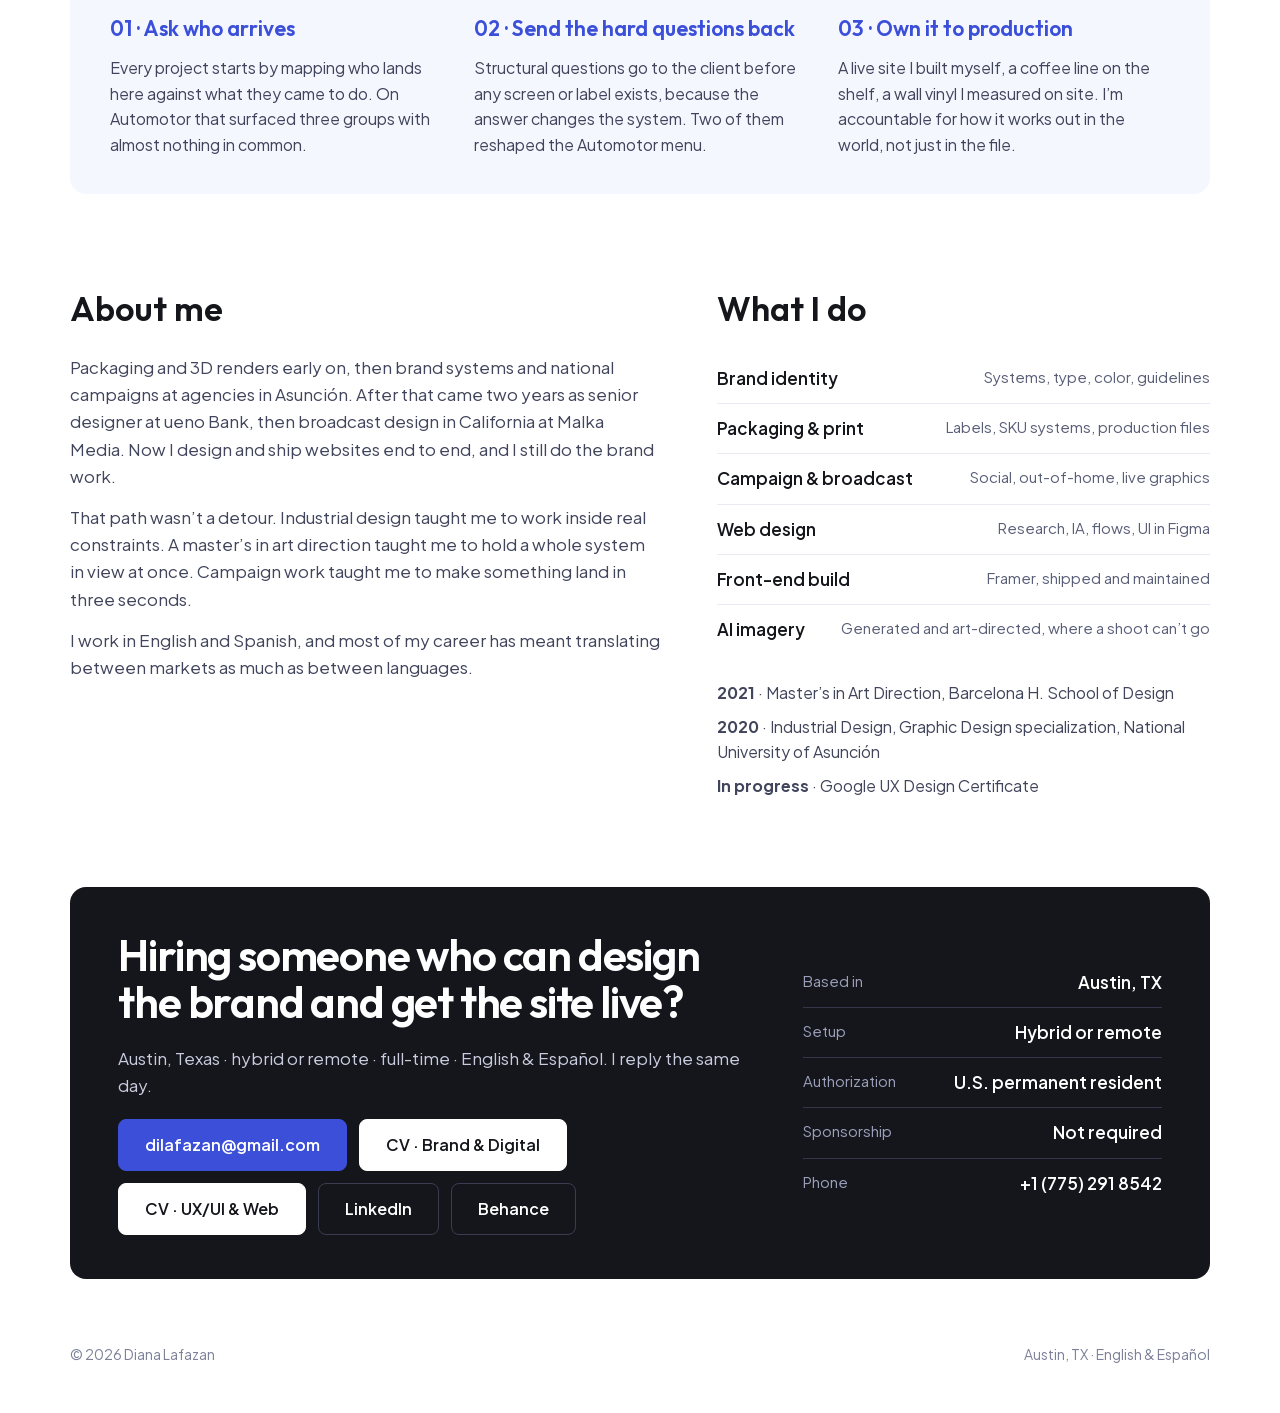
==== commit a9365307: "Prepare site for launch: remove placeholders, add Carmotor screenshot Unfinished fact lines are remo" ====
--- a/index.html
+++ b/index.html
@@ -86,7 +86,6 @@
           <div class="outcome">
             <span class="eyebrow">Outcome</span>
             <span>Booking a service and finding a branch now have their own routes. The group has kept me on since 2024 and added three more of its companies.</span>
-            <span>Since launch: <span class="fill">[the number Grupo BOGA can give you]</span></span>
           </div>
           <p class="facts"><strong>My role:</strong> sole designer, from research and IA through UI, the branch page system and the Framer build<br><strong>Live:</strong> <a href="https://automotor.com.py" target="_blank" rel="noopener">automotor.com.py ↗</a></p>
           <a class="btn primary small" href="work/automotor.html" style="align-self: flex-start;">Read the case study</a>
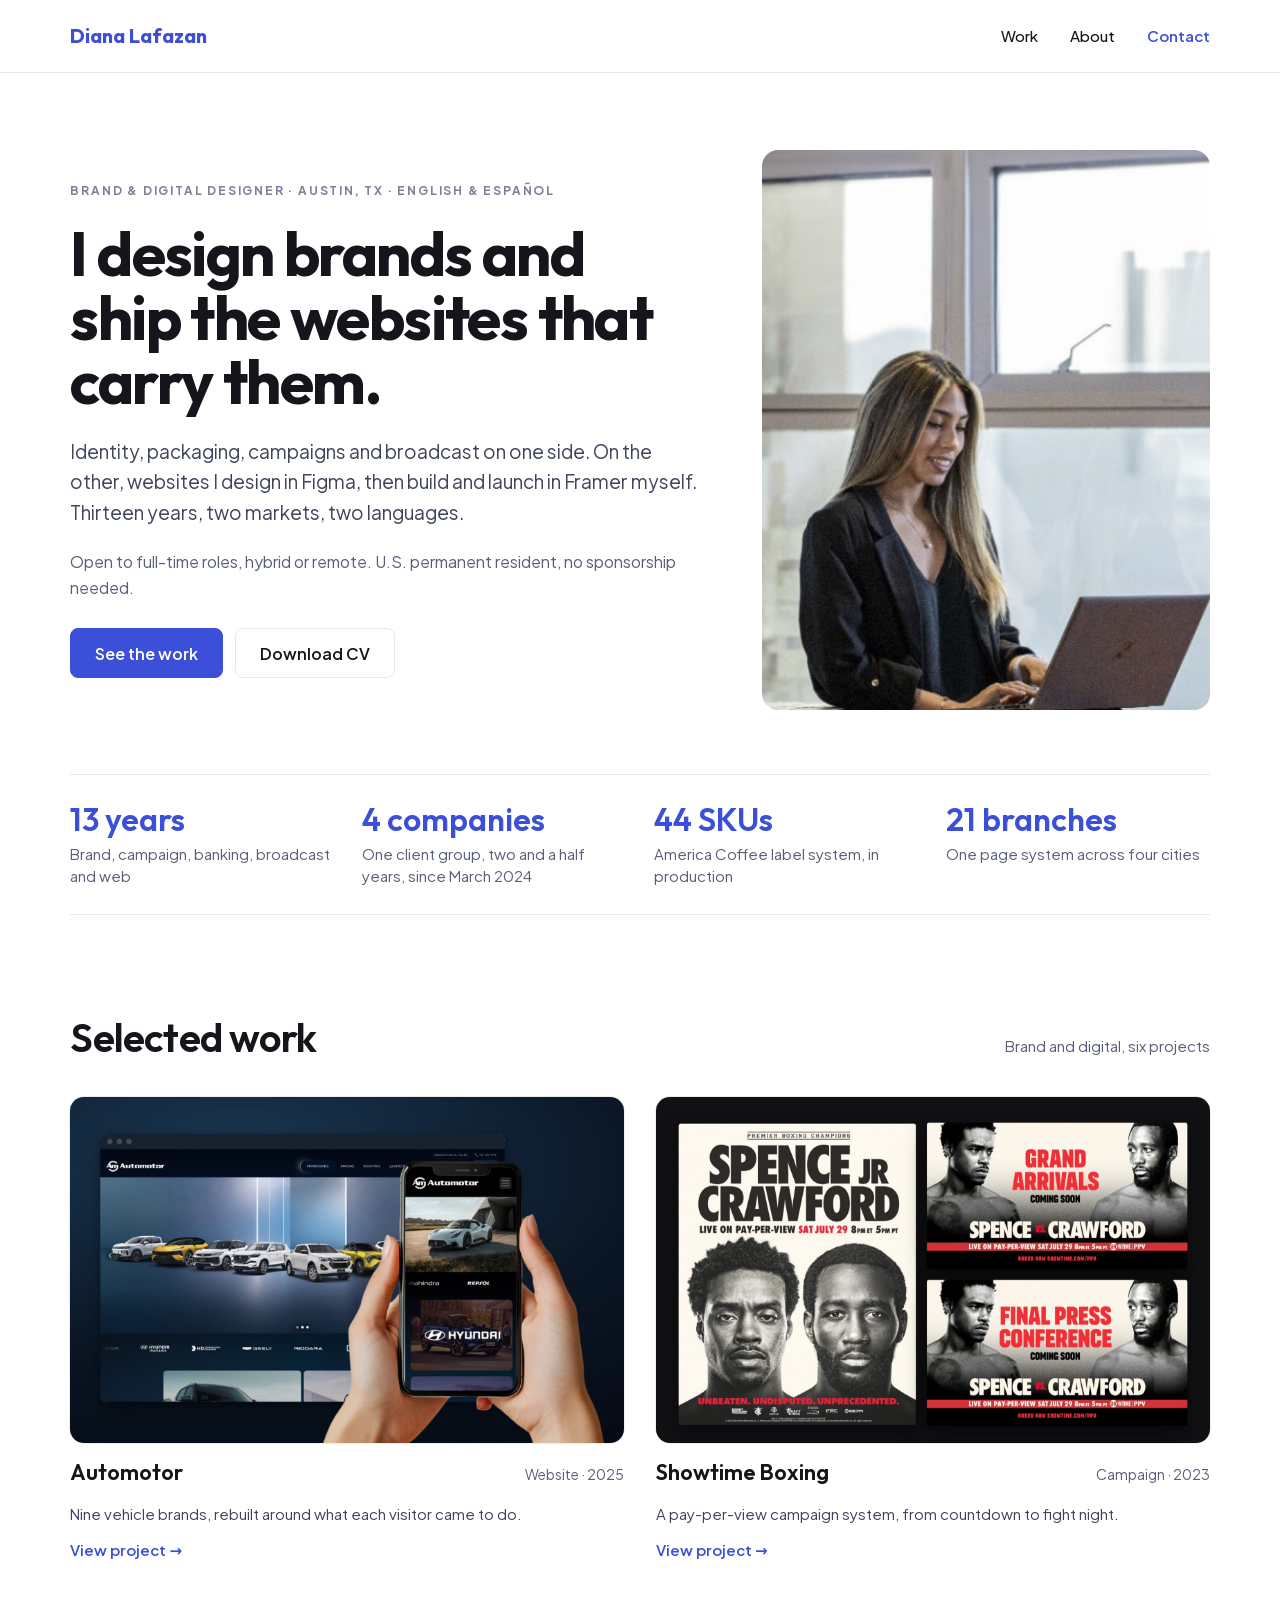
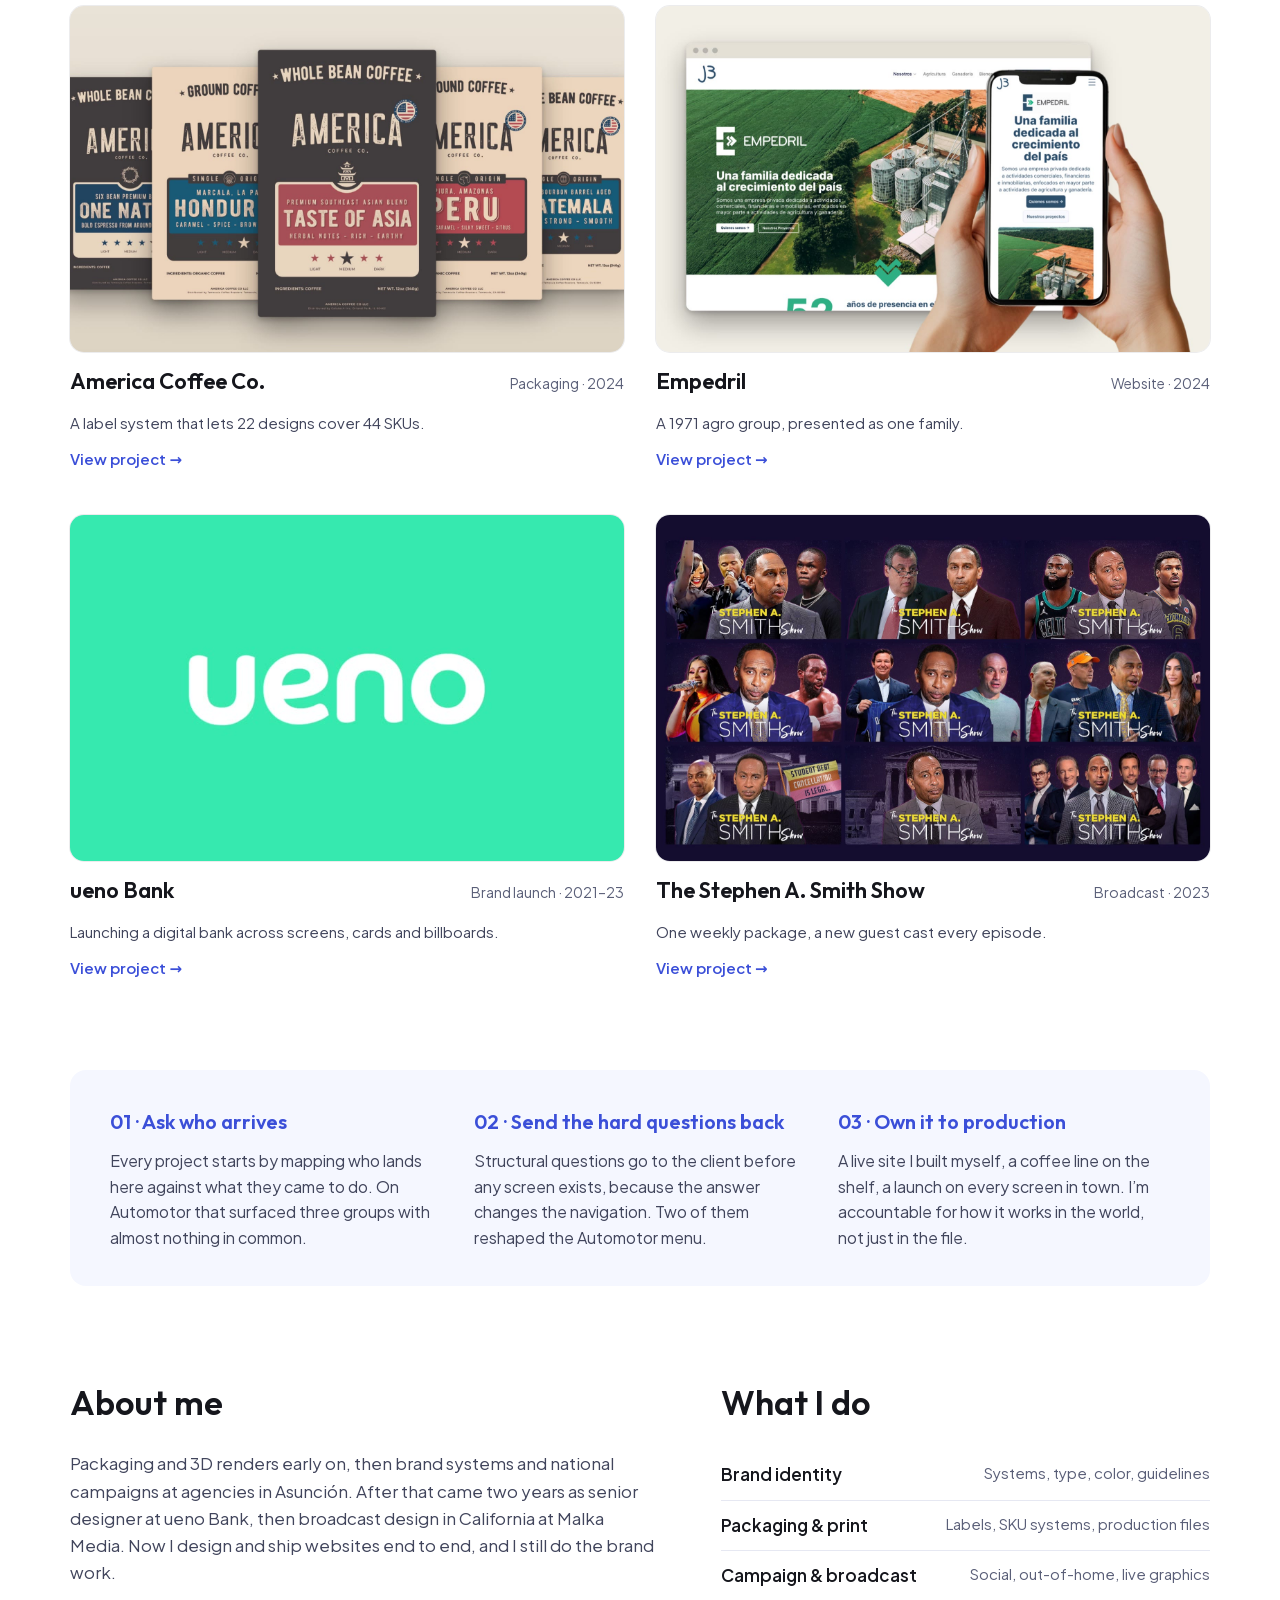
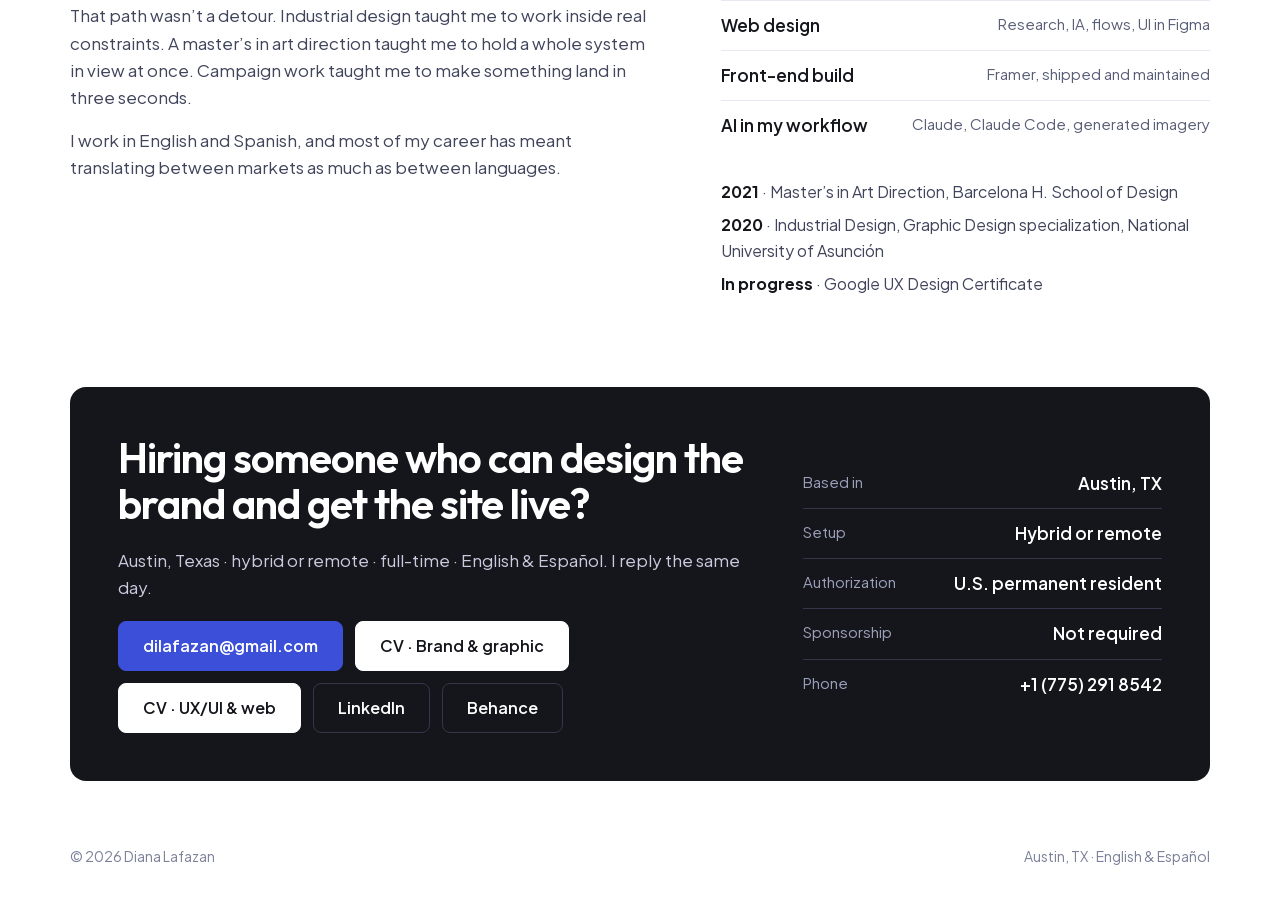
==== commit 711bcf93: "Restructure the site: project pages, role pages, dark mode - Every card opens a project page built f" ====
--- a/index.html
+++ b/index.html
@@ -4,118 +4,92 @@
   <meta charset="utf-8">
   <meta name="viewport" content="width=device-width, initial-scale=1">
   <title>Diana Lafazan — Brand &amp; Digital Designer</title>
-  <meta name="description" content="Diana Lafazan designs brands and ships the websites that carry them. Brand, packaging and campaign work, plus websites built and launched in Framer. Austin, TX · English &amp; Español.">
+  <meta name="description" content="Diana Lafazan designs brands and ships the websites that carry them. Brand, packaging and campaign work, plus websites built and launched in Framer. Austin, TX.">
   <link rel="stylesheet" href="assets/css/site.css">
 </head>
 <body>
-
+<!-- Generated by tools/build.py: edit the text there, not here. -->
 <header class="site-header">
   <div class="wrap">
     <a class="brand-name" href="./">Diana Lafazan</a>
     <nav class="site-nav" aria-label="Main">
-      <a href="work/">Work</a>
-      <a href="digital/">Digital</a>
-      <a href="brand/">Brand</a>
-      <a href="#about">About</a>
-      <a href="mailto:dilafazan@gmail.com">Contact</a>
+      <a href="./#work">Work</a>
+      <a href="./#about">About</a>
+      <a class="cta" href="./#contact">Contact</a>
     </nav>
   </div>
 </header>
-
 <main>
-  <!-- Hero: leads with the combination, not one half -->
   <section class="hero">
     <div class="wrap">
       <div class="stack" style="gap: 22px;">
         <span class="eyebrow">Brand &amp; digital designer · Austin, TX · English &amp; Español</span>
         <h1>I design brands and ship the websites that carry them.</h1>
         <p class="lede">Identity, packaging, campaigns and broadcast on one side. On the other, websites I design in Figma, then build and launch in Framer myself. Thirteen years, two markets, two languages.</p>
-        <p style="color: var(--muted);">Open to full-time roles, hybrid or remote. U.S. permanent resident, no sponsorship needed.</p>
+        <p class="note">Open to full-time roles, hybrid or remote. U.S. permanent resident, no sponsorship needed.</p>
         <div class="btn-row" style="padding-top: 6px;">
-          <a class="btn primary" href="work/">See the work</a>
+          <a class="btn primary" href="#work">See the work</a>
           <a class="btn" href="assets/Diana-Lafazan-CV-Brand-Designer.pdf" download>Download CV</a>
         </div>
       </div>
-      <figure>
+      <figure class="portrait">
         <img src="assets/img/diana.jpg" alt="Diana Lafazan working on a laptop by a window">
-        <figcaption>Fluent in English &amp; Spanish</figcaption>
       </figure>
     </div>
   </section>
-
   <div class="wrap">
     <section class="numbers" aria-label="At a glance">
       <div><b>13 years</b><span>Brand, campaign, banking, broadcast and web</span></div>
       <div><b>4 companies</b><span>One client group, two and a half years, since March 2024</span></div>
-      <div><b>44 SKUs</b><span>America Coffee packaging line, in production</span></div>
+      <div><b>44 SKUs</b><span>America Coffee label system, in production</span></div>
       <div><b>21 branches</b><span>One page system across four cities</span></div>
     </section>
-
-    <p class="credits">Work for <strong>Showtime Championship Boxing</strong> and <strong>The Stephen A. Smith Show</strong> as part of Malka Media’s design team · <strong>ueno Bank</strong> · <strong>Grupo BOGA</strong></p>
-
-    <!-- The two halves: each one is a link worth sending on its own -->
-    <section class="doors" aria-label="Two sides of the work">
-      <a class="door" href="digital/">
-        <span class="eyebrow">Screen</span>
-        <h3>Websites, designed and shipped</h3>
-        <p>Automotor, Carmotor, Empedril and BOGA. Research and structure in Figma, then built and launched in Framer by me, with no handoff.</p>
-        <span class="go">See digital work →</span>
+    <section class="section" id="work">
+      <div class="section-head"><h2>Selected work</h2><span>Brand and digital, six projects</span></div>
+    <div class="grid">
+      <a class="card" href="work/automotor.html">
+        <div class="thumb"><img src="assets/img/card-automotor.jpg" alt="Automotor project cover" loading="lazy"></div>
+        <div class="meta"><h3>Automotor</h3><span class="tag">Website · 2025</span></div>
+        <p>Nine vehicle brands, rebuilt around what each visitor came to do.</p>
+        <span class="go">View project →</span>
       </a>
-      <a class="door" href="brand/">
-        <span class="eyebrow">Physical</span>
-        <h3>Brands that leave the screen</h3>
-        <p>A 44-SKU coffee line, pay-per-view campaigns, a bank’s identity and six-meter wall vinyls I measured on site myself.</p>
-        <span class="go">See brand work →</span>
+      <a class="card" href="work/showtime.html">
+        <div class="thumb"><img src="assets/img/card-showtime.jpg" alt="Showtime Boxing project cover" loading="lazy"></div>
+        <div class="meta"><h3>Showtime Boxing</h3><span class="tag">Campaign · 2023</span></div>
+        <p>A pay-per-view campaign system, from countdown to fight night.</p>
+        <span class="go">View project →</span>
       </a>
+      <a class="card" href="work/america-coffee.html">
+        <div class="thumb"><img src="assets/img/card-america.jpg" alt="America Coffee Co. project cover" loading="lazy"></div>
+        <div class="meta"><h3>America Coffee Co.</h3><span class="tag">Packaging · 2024</span></div>
+        <p>A label system that lets 22 designs cover 44 SKUs.</p>
+        <span class="go">View project →</span>
+      </a>
+      <a class="card" href="work/empedril.html">
+        <div class="thumb"><img src="assets/img/card-empedril.jpg" alt="Empedril project cover" loading="lazy"></div>
+        <div class="meta"><h3>Empedril</h3><span class="tag">Website · 2024</span></div>
+        <p>A 1971 agro group, presented as one family.</p>
+        <span class="go">View project →</span>
+      </a>
+      <a class="card" href="work/ueno.html">
+        <div class="thumb"><video autoplay muted loop playsinline preload="metadata" poster="assets/img/ueno-logo-still.jpg" aria-label="ueno logo animation: the wordmark draws itself like flowing water"><source src="assets/img/ueno-logo-animation.mp4" type="video/mp4"></video><img class="still" src="assets/img/ueno-logo-still.jpg" alt="ueno logo animation: the wordmark draws itself like flowing water"></div>
+        <div class="meta"><h3>ueno Bank</h3><span class="tag">Brand launch · 2021–23</span></div>
+        <p>Launching a digital bank across screens, cards and billboards.</p>
+        <span class="go">View project →</span>
+      </a>
+      <a class="card" href="work/stephen-a-smith.html">
+        <div class="thumb"><img src="assets/img/card-sas.jpg" alt="The Stephen A. Smith Show project cover" loading="lazy"></div>
+        <div class="meta"><h3>The Stephen A. Smith Show</h3><span class="tag">Broadcast · 2023</span></div>
+        <p>One weekly package, a new guest cast every episode.</p>
+        <span class="go">View project →</span>
+      </a>
+    </div>
     </section>
-
-    <section class="section" id="selected">
-      <div class="section-head">
-        <h2>Selected work</h2>
-        <span>One from each side</span>
-      </div>
-
-      <article class="feature">
-        <a class="media" href="work/automotor.html"><img src="assets/img/automotor-cover.jpg" alt="Automotor website on a laptop and a phone"></a>
-        <div class="stack">
-          <div class="title-row"><h3>Automotor</h3><span class="meta">Website · live since 2025</span></div>
-          <p>Paraguay’s multi-brand vehicle group: nine brands, plus showrooms, parts counters and workshops in four cities. I inherited a full-screen brand carousel with no menu. There was no route to booking a service and no way to find a branch, because the site was organized around the company, not around why anyone was visiting.</p>
-          <p><strong>The decision I’d defend:</strong> I named the navigation by intent (“¡Quiero el mío!”, “Soy cliente”, “Talleres”) and kept the two logins separate, so nobody has to identify themselves before the site can help them.</p>
-        </div>
-        <div class="stack">
-          <div class="outcome">
-            <span class="eyebrow">Outcome</span>
-            <span>Booking a service and finding a branch now have their own routes. The group has kept me on since 2024 and added three more of its companies.</span>
-          </div>
-          <p class="facts"><strong>My role:</strong> sole designer, from research and IA through UI, the branch page system and the Framer build<br><strong>Live:</strong> <a href="https://automotor.com.py" target="_blank" rel="noopener">automotor.com.py ↗</a></p>
-          <a class="btn primary small" href="work/automotor.html" style="align-self: flex-start;">Read the case study</a>
-        </div>
-      </article>
-
-      <article class="feature">
-        <a class="media" href="work/america-coffee.html"><img src="assets/img/01-america-coffee-hero.jpg" alt="America Coffee labels, blends and single origins side by side"></a>
-        <div class="stack">
-          <div class="title-row"><h3>America Coffee Co.</h3><span class="meta">Rebrand &amp; packaging system · 2024</span></div>
-          <p>A U.S. coffee brand with 8 blends and 14 single origins, each sold whole bean and ground. The challenge was a label system that keeps all 44 SKUs recognizably one brand on the shelf, while letting a shopper find their coffee at a glance.</p>
-          <p><strong>The decision I’d defend:</strong> whole bean and ground differ by a single line of text, so 22 designs cover all 44 SKUs, and the system later took on pods and 5 lb bags with no new rules.</p>
-        </div>
-        <div class="stack">
-          <div class="outcome">
-            <span class="eyebrow">Outcome</span>
-            <span>All 44 SKUs went into production, and the system has since absorbed two new formats without a single new rule.</span>
-          </div>
-          <p class="facts"><strong>My role:</strong> sole designer, covering identity, the label system and production files</p>
-          <a class="btn primary small" href="work/america-coffee.html" style="align-self: flex-start;">Read the case study</a>
-        </div>
-      </article>
-    </section>
-
-    <section class="how" aria-label="How I work">
+    <section class="section"><div class="how" aria-label="How I work">
       <div><h3>01 · Ask who arrives</h3><p>Every project starts by mapping who lands here against what they came to do. On Automotor that surfaced three groups with almost nothing in common.</p></div>
-      <div><h3>02 · Send the hard questions back</h3><p>Structural questions go to the client before any screen or label exists, because the answer changes the system. Two of them reshaped the Automotor menu.</p></div>
-      <div><h3>03 · Own it to production</h3><p>A live site I built myself, a coffee line on the shelf, a wall vinyl I measured on site. I’m accountable for how it works out in the world, not just in the file.</p></div>
-    </section>
-
+      <div><h3>02 · Send the hard questions back</h3><p>Structural questions go to the client before any screen exists, because the answer changes the navigation. Two of them reshaped the Automotor menu.</p></div>
+      <div><h3>03 · Own it to production</h3><p>A live site I built myself, a coffee line on the shelf, a launch on every screen in town. I’m accountable for how it works in the world, not just in the file.</p></div>
+    </div></section>
     <section class="section about" id="about">
       <div class="stack">
         <h2>About me</h2>
@@ -131,7 +105,7 @@
           <div><b>Campaign &amp; broadcast</b><span>Social, out-of-home, live graphics</span></div>
           <div><b>Web design</b><span>Research, IA, flows, UI in Figma</span></div>
           <div><b>Front-end build</b><span>Framer, shipped and maintained</span></div>
-          <div><b>AI imagery</b><span>Generated and art-directed, where a shoot can’t go</span></div>
+          <div><b>AI in my workflow</b><span>Claude, Claude Code, generated imagery</span></div>
         </div>
         <div class="edu">
           <span><strong>2021</strong> · Master’s in Art Direction, Barcelona H. School of Design</span>
@@ -140,15 +114,14 @@
         </div>
       </div>
     </section>
-
     <section class="hire" id="contact">
       <div class="stack" style="gap: 20px;">
         <h2>Hiring someone who can design the brand and get the site live?</h2>
         <p>Austin, Texas · hybrid or remote · full-time · English &amp; Español. I reply the same day.</p>
         <div class="btn-row">
           <a class="btn primary" href="mailto:dilafazan@gmail.com">dilafazan@gmail.com</a>
-          <a class="btn white" href="assets/Diana-Lafazan-CV-Brand-Designer.pdf" download>CV · Brand &amp; Digital</a>
-          <a class="btn white" href="assets/Diana-Lafazan-CV-UX-UI-Designer.pdf" download>CV · UX/UI &amp; Web</a>
+          <a class="btn white" href="assets/Diana-Lafazan-CV-Brand-Designer.pdf" download>CV · Brand &amp; graphic</a>
+          <a class="btn white" href="assets/Diana-Lafazan-CV-UX-UI-Designer.pdf" download>CV · UX/UI &amp; web</a>
           <a class="btn" href="https://www.linkedin.com/in/dianalafazan/" target="_blank" rel="noopener">LinkedIn</a>
           <a class="btn" href="https://www.behance.net/dilafazan" target="_blank" rel="noopener">Behance</a>
         </div>
@@ -163,10 +136,8 @@
     </section>
   </div>
 </main>
-
 <footer class="site-footer">
   <div class="wrap"><span>© 2026 Diana Lafazan</span><span>Austin, TX · English &amp; Español</span></div>
 </footer>
-
 </body>
 </html>
--- a/assets/css/site.css
+++ b/assets/css/site.css
@@ -5,185 +5,177 @@
 @font-face { font-family: 'Plus Jakarta Sans'; font-weight: 400 700; font-display: swap; src: url(../fonts/jakarta-latin-ext.woff2) format('woff2');
   unicode-range: U+0100-02BA, U+02BD-02C5, U+02C7-02CC, U+02CE-02D7, U+02DD-02FF, U+1E00-1E9F, U+2020, U+20A0-20AB, U+20AD-20C4, U+2113, U+2C60-2C7F, U+A720-A7FF; }
 
+/* ── Tokens. Light by default; dark follows the visitor's device setting. ── */
 :root {
-  --blue: #3B4FD8;
+  color-scheme: light dark;
+  --bg: #FFFFFF;
+  --surface: #F5F7FF;
+  --surface-2: #EEF1FB;
   --ink: #15161C;
   --text: #41455C;
   --muted: #5A5F78;
   --faint: #7C8199;
-  --line: #E8EAF4;
-  --tint: #F5F7FF;
-  --tint-2: #F1F3FD;
-  --bg: #FFFFFF;
-  --gap-fill: #FFF5D6;
-  --gap-line: #B98900;
+  --line: #E6E8F2;
+  --accent: #3B4FD8;
+  --accent-hover: #2B3AA8;
+  --on-accent: #FFFFFF;
+  --frame: rgba(21, 22, 28, 0.08);
+  --band: #15161C;          /* the dark contact band */
+  --band-text: #C9CCDE;
+  --band-line: #33364A;
   --gutter: clamp(16px, 5.5vw, 80px);
-  --max: 1280px;
+  --max: 1200px;
+}
+@media (prefers-color-scheme: dark) {
+  :root {
+    --bg: #0F1016;
+    --surface: #181A24;
+    --surface-2: #1F2230;
+    --ink: #F1F2F7;
+    --text: #B9BDD0;
+    --muted: #9A9FB6;
+    --faint: #7F849C;
+    --line: #262938;
+    --accent: #8B99FF;
+    --accent-hover: #B0BAFF;
+    --on-accent: #0F1016;
+    --frame: rgba(255, 255, 255, 0.08);
+    --band: #181A24;
+    --band-text: #B9BDD0;
+    --band-line: #2C2F40;
+  }
 }
 
 * { box-sizing: border-box; }
-html { -webkit-text-size-adjust: 100%; }
+html { -webkit-text-size-adjust: 100%; scroll-behavior: smooth; }
+@media (prefers-reduced-motion: reduce) { html { scroll-behavior: auto; } }
 body { margin: 0; background: var(--bg); color: var(--ink); font: 17px/1.6 'Plus Jakarta Sans', system-ui, sans-serif; -webkit-font-smoothing: antialiased; }
-img { max-width: 100%; display: block; }
+img, video { max-width: 100%; display: block; }
 a { color: inherit; text-decoration: none; }
-a:hover { color: var(--blue); }
-:focus-visible { outline: 2px solid var(--blue); outline-offset: 3px; border-radius: 4px; }
-h1, h2, h3, .d { font-family: 'Outfit', system-ui, sans-serif; margin: 0; }
+a:hover { color: var(--accent); }
+:focus-visible { outline: 2px solid var(--accent); outline-offset: 3px; border-radius: 4px; }
+h1, h2, h3 { font-family: 'Outfit', system-ui, sans-serif; margin: 0; color: var(--ink); }
 p { margin: 0; color: var(--text); }
+strong { color: var(--ink); }
 
 .wrap { max-width: calc(var(--max) + 2 * var(--gutter)); margin: 0 auto; padding: 0 var(--gutter); }
 .eyebrow { font-size: 12px; font-weight: 700; letter-spacing: 1.8px; text-transform: uppercase; color: var(--faint); }
-.stack { display: flex; flex-direction: column; gap: 14px; }
-
-/* Placeholder for facts Diana still has to supply. Visible on purpose — never ship one. */
-.fill { background: var(--gap-fill); border-bottom: 2px dotted var(--gap-line); padding: 0 5px; border-radius: 3px; color: var(--ink); }
+.stack { display: flex; flex-direction: column; gap: 16px; }
 
 /* ── Header ── */
 .site-header { border-bottom: 1px solid var(--line); }
-.site-header .wrap { display: flex; align-items: center; justify-content: space-between; gap: 24px; min-height: 76px; flex-wrap: wrap; }
-.brand-name { font-family: 'Outfit', sans-serif; font-size: 21px; font-weight: 700; color: var(--blue); }
-.site-nav { display: flex; align-items: center; gap: clamp(16px, 3vw, 34px); font-size: 15px; font-weight: 500; flex-wrap: wrap; }
-.site-nav a[aria-current="page"] { color: var(--blue); box-shadow: inset 0 -2px 0 var(--blue); }
-@media (max-width: 640px) { .site-header .wrap { padding-top: 14px; padding-bottom: 14px; } .site-nav { gap: 18px; } }
+.site-header .wrap { display: flex; align-items: center; justify-content: space-between; gap: 24px; min-height: 72px; }
+.brand-name { font-family: 'Outfit', sans-serif; font-size: 20px; font-weight: 700; color: var(--accent); }
+.site-nav { display: flex; align-items: center; gap: clamp(18px, 3vw, 32px); font-size: 15px; font-weight: 500; }
+.site-nav .cta { color: var(--accent); font-weight: 600; }
+.brand-name { white-space: nowrap; }
+@media (max-width: 420px) { .brand-name { font-size: 18px; } .site-nav { gap: 14px; font-size: 14px; } }
 
 /* ── Buttons ── */
-.btn { display: inline-flex; align-items: center; height: 52px; padding: 0 26px; border-radius: 8px; font-size: 16px; font-weight: 600; border: 1.5px solid #D4D9F0; color: var(--ink); }
-.btn.primary { background: var(--blue); border-color: var(--blue); color: #fff; }
-.btn.primary:hover { background: #2B3AA8; color: #fff; }
-.btn.small { height: 46px; padding: 0 20px; font-size: 15px; }
+.btn { display: inline-flex; align-items: center; gap: 8px; min-height: 50px; padding: 0 24px; border-radius: 8px; font-size: 16px; font-weight: 600; border: 1.5px solid var(--line); color: var(--ink); background: transparent; }
+.btn:hover { border-color: var(--accent); color: var(--accent); }
+.btn.primary { background: var(--accent); border-color: var(--accent); color: var(--on-accent); }
+.btn.primary:hover { background: var(--accent-hover); border-color: var(--accent-hover); color: var(--on-accent); }
 .btn-row { display: flex; gap: 12px; flex-wrap: wrap; }
 
 /* ── Hero ── */
-.hero { padding: clamp(40px, 6vw, 72px) 0 56px; }
-.hero .wrap { display: grid; grid-template-columns: minmax(0, 7fr) minmax(0, 5fr); gap: 40px 56px; align-items: center; }
-.hero h1 { font-size: clamp(40px, 5.2vw, 64px); line-height: 1.02; font-weight: 700; letter-spacing: -1.8px; }
+.hero { padding: clamp(40px, 6vw, 80px) 0 clamp(40px, 5vw, 64px); }
+.hero .wrap { display: grid; grid-template-columns: minmax(0, 7fr) minmax(0, 5fr); gap: 40px 64px; align-items: center; }
+.hero h1 { font-size: clamp(38px, 5vw, 62px); line-height: 1.03; font-weight: 700; letter-spacing: -1.6px; }
 .hero .lede { font-size: 19px; }
-.hero figure { margin: 0; }
-.hero figure img { width: 100%; height: 480px; object-fit: cover; object-position: 56% 28%; border-radius: 14px 14px 0 0; }
-.hero figcaption { background: var(--blue); color: #fff; padding: 16px 22px; border-radius: 0 0 14px 14px; font-weight: 500; font-size: 16px; }
-@media (max-width: 860px) { .hero .wrap { grid-template-columns: 1fr; } .hero figure img { height: 360px; } }
+.hero .note { color: var(--muted); font-size: 16px; }
+.portrait { margin: 0; }
+.portrait img { width: 100%; aspect-ratio: 4 / 5; object-fit: cover; object-position: 56% 28%; border-radius: 16px; }
+.portrait figcaption { margin-top: 10px; font-size: 14px; color: var(--muted); }
+@media (max-width: 860px) {
+  .hero .wrap { grid-template-columns: minmax(0, 1fr); }
+  .portrait { max-width: 420px; }
+  .portrait img { aspect-ratio: 4 / 3; }
+}
 
-.page-head { padding: clamp(40px, 6vw, 64px) 0 32px; }
-.page-head h1 { font-size: clamp(36px, 4.4vw, 54px); line-height: 1.05; font-weight: 700; letter-spacing: -1.4px; max-width: 18ch; }
-.page-head p { max-width: 62ch; margin-top: 16px; font-size: 19px; }
-
-/* ── Numbers row ── */
-.numbers { display: grid; grid-template-columns: repeat(4, minmax(0, 1fr)); gap: 28px; padding: 30px 0; border-top: 1px solid var(--line); border-bottom: 1px solid var(--line); }
-.numbers b { display: block; font: 600 34px/1 'Outfit', sans-serif; color: var(--blue); margin-bottom: 8px; }
+/* ── Numbers ── */
+.numbers { display: grid; grid-template-columns: repeat(4, minmax(0, 1fr)); gap: 28px; padding: 28px 0; border-top: 1px solid var(--line); border-bottom: 1px solid var(--line); }
+.numbers b { display: block; font: 600 32px/1 'Outfit', sans-serif; color: var(--accent); margin-bottom: 8px; }
 .numbers span { font-size: 15px; color: var(--muted); line-height: 1.45; display: block; }
 @media (max-width: 860px) { .numbers { grid-template-columns: repeat(2, minmax(0, 1fr)); } }
 
-.credits { text-align: center; padding: 26px 0; color: var(--muted); }
-.credits strong { color: var(--ink); }
-
-/* ── Two doors: digital / brand ── */
-.doors { display: grid; grid-template-columns: 1fr 1fr; gap: 24px; }
-.door { display: flex; flex-direction: column; gap: 12px; padding: 32px; border-radius: 16px; border: 1px solid var(--line); background: var(--tint); transition: border-color .15s; }
-.door:hover { border-color: var(--blue); color: inherit; }
-.door h3 { font-size: 28px; font-weight: 600; }
-.door .go { color: var(--blue); font-weight: 600; margin-top: auto; }
-@media (max-width: 760px) { .doors { grid-template-columns: 1fr; } }
-
 /* ── Sections ── */
-.section { padding-top: clamp(56px, 7vw, 88px); }
-.section-head { display: flex; align-items: baseline; gap: 14px; flex-wrap: wrap; margin-bottom: 24px; }
+.section { padding-top: clamp(56px, 7vw, 96px); }
+.section-head { display: flex; align-items: baseline; justify-content: space-between; gap: 14px; flex-wrap: wrap; margin-bottom: 28px; }
 .section-head h2 { font-size: clamp(30px, 3.2vw, 40px); font-weight: 600; letter-spacing: -0.8px; }
 .section-head span { color: var(--muted); font-size: 15px; }
 
-/* ── Featured project ── */
-.feature { display: grid; grid-template-columns: minmax(0, 6fr) minmax(0, 5fr); gap: 22px 56px; padding-bottom: 56px; }
-.feature + .feature { padding-top: 8px; }
-.feature .media { grid-column: 1 / -1; border-radius: 14px; overflow: hidden; display: flex; align-items: center; justify-content: center; min-height: 260px; }
-.feature .media img { width: 100%; height: clamp(280px, 40vw, 540px); object-fit: cover; }
-.feature .media.contain img { object-fit: contain; height: clamp(280px, 36vw, 480px); padding: 24px 0 0; }
-.feature h3 { font-size: 32px; font-weight: 600; }
-.feature .meta { font-size: 15px; color: var(--muted); }
-.title-row { display: flex; align-items: baseline; gap: 14px; flex-wrap: wrap; }
-.outcome { background: var(--tint); border-left: 4px solid var(--blue); border-radius: 0 10px 10px 0; padding: 18px 20px; display: flex; flex-direction: column; gap: 8px; }
-.outcome .eyebrow { color: var(--blue); }
-.outcome span { font-size: 17px; line-height: 1.5; }
-.facts { font-size: 15px; color: var(--muted); line-height: 1.7; }
-.facts strong { color: var(--ink); }
-.facts a { color: var(--blue); font-weight: 600; }
-@media (max-width: 860px) { .feature { grid-template-columns: 1fr; } }
+/* ── Work grid: every card opens a project page on this site ── */
+.grid { display: grid; grid-template-columns: repeat(2, minmax(0, 1fr)); gap: 44px 32px; }
+.card { display: flex; flex-direction: column; gap: 12px; min-width: 0; }
+.card .thumb { aspect-ratio: 16 / 10; border-radius: 14px; overflow: hidden; background: var(--surface); box-shadow: 0 0 0 1px var(--frame); }
+.card .thumb img, .card .thumb video { width: 100%; height: 100%; object-fit: cover; transition: transform .4s ease; }
+.card:hover .thumb img, .card:hover .thumb video { transform: scale(1.02); }
+.card .meta { display: flex; justify-content: space-between; gap: 12px; align-items: baseline; }
+.card h3 { font-size: 22px; font-weight: 600; }
+.card .tag { font-size: 14px; color: var(--muted); white-space: nowrap; }
+.card p { font-size: 15px; }
+.card .go { font-size: 15px; font-weight: 600; color: var(--accent); }
+.card:hover h3 { color: var(--accent); }
+.card .still { display: none; }
+@media (prefers-reduced-motion: reduce) {
+  .card .thumb video { display: none; }
+  .card .still { display: block; }
+  .card:hover .thumb img { transform: none; }
+}
+@media (max-width: 760px) { .grid { grid-template-columns: minmax(0, 1fr); } }
 
-/* ── Project grid ── */
-.grid { display: grid; grid-template-columns: repeat(3, minmax(0, 1fr)); gap: 32px 24px; }
-.card { display: flex; flex-direction: column; gap: 10px; }
-.card .thumb { aspect-ratio: 4 / 3; border-radius: 12px; overflow: hidden; display: flex; align-items: center; justify-content: center; color: #fff; }
-.card .thumb img { width: 100%; height: 100%; object-fit: cover; }
-.card .thumb.contain img { object-fit: contain; padding-top: 16px; }
-.card .thumb .label { font: 600 22px/1.2 'Outfit', sans-serif; padding: 24px; text-align: center; opacity: .92; }
-.card h3 { font-size: 21px; font-weight: 600; }
-.card .tag { font-size: 14px; color: var(--muted); }
-.card p { font-size: 15px; }
-.card .link { font-size: 15px; font-weight: 600; color: var(--blue); }
-a.card:hover h3 { color: var(--blue); }
-.chips { display: flex; gap: 6px; flex-wrap: wrap; }
-.chip { font-size: 12px; font-weight: 600; padding: 3px 9px; border-radius: 99px; background: var(--tint-2); color: var(--muted); }
-@media (max-width: 960px) { .grid { grid-template-columns: repeat(2, minmax(0, 1fr)); } }
-@media (max-width: 600px) { .grid { grid-template-columns: minmax(0, 1fr); } }
+.also { margin-top: 36px; padding: 22px 24px; border-radius: 12px; background: var(--surface); color: var(--text); font-size: 16px; }
+.also a { color: var(--accent); font-weight: 600; }
 
 /* ── How I work ── */
-.how { display: grid; grid-template-columns: repeat(3, minmax(0, 1fr)); gap: 32px; padding: 36px 40px; border-radius: 16px; background: var(--tint); }
-.how h3 { font-size: 21px; font-weight: 600; color: var(--blue); margin-bottom: 10px; }
+.how { display: grid; grid-template-columns: repeat(3, minmax(0, 1fr)); gap: 32px; padding: 36px 40px; border-radius: 16px; background: var(--surface); }
+.how h3 { font-size: 20px; font-weight: 600; color: var(--accent); margin-bottom: 10px; }
 .how p { font-size: 16px; }
-@media (max-width: 860px) { .how { grid-template-columns: 1fr; padding: 28px 24px; } }
+@media (max-width: 860px) { .how { grid-template-columns: minmax(0, 1fr); padding: 28px 24px; } }
 
 /* ── About ── */
-.about { display: grid; grid-template-columns: minmax(0, 6fr) minmax(0, 5fr); gap: 40px 56px; }
+.about { display: grid; grid-template-columns: minmax(0, 6fr) minmax(0, 5fr); gap: 40px 64px; }
 .about h2 { font-size: 34px; font-weight: 600; margin-bottom: 4px; }
 .rows > div { display: flex; justify-content: space-between; gap: 16px; padding: 11px 0; border-bottom: 1px solid var(--line); }
 .rows > div:last-child { border-bottom: 0; }
-.rows b { font-weight: 600; }
+.rows b { font-weight: 600; color: var(--ink); }
 .rows span { font-size: 15px; color: var(--muted); text-align: right; }
 .edu { display: flex; flex-direction: column; gap: 8px; padding-top: 12px; font-size: 16px; color: var(--text); }
-@media (max-width: 860px) { .about { grid-template-columns: 1fr; } }
+@media (max-width: 860px) { .about { grid-template-columns: minmax(0, 1fr); } }
 
-/* ── Contact / for recruiters ── */
-.hire { margin: clamp(56px, 7vw, 88px) 0 40px; padding: clamp(28px, 4vw, 44px) clamp(22px, 4vw, 48px); border-radius: 16px; background: var(--ink); color: #fff;
+/* ── Contact band ── */
+.hire { margin: clamp(56px, 7vw, 96px) 0 40px; padding: clamp(28px, 4vw, 48px); border-radius: 16px; background: var(--band); color: #fff;
   display: grid; grid-template-columns: minmax(0, 7fr) minmax(0, 4fr); gap: 32px 56px; align-items: center; }
-.hire h2 { font-size: clamp(30px, 3.4vw, 44px); line-height: 1.08; font-weight: 600; letter-spacing: -1.2px; }
-.hire p { color: #C9CCDE; }
-.hire .btn { border-color: #3A3D52; color: #fff; }
-.hire .btn.white { background: #fff; border-color: #fff; color: var(--ink); }
-.hire .btn.primary { border-color: var(--blue); }
-.hire .rows > div { border-color: #33364A; }
+.hire h2 { font-size: clamp(30px, 3.4vw, 42px); line-height: 1.1; font-weight: 600; letter-spacing: -1px; color: #fff; }
+.hire p { color: var(--band-text); }
+.hire .btn { border-color: var(--band-line); color: #fff; }
+.hire .btn:hover { border-color: #fff; color: #fff; }
+.hire .btn.white { background: #fff; border-color: #fff; color: #15161C; }
+.hire .btn.primary { background: #3B4FD8; border-color: #3B4FD8; color: #fff; }
+.hire .rows > div { border-color: var(--band-line); }
 .hire .rows span { color: #9BA0BA; text-align: left; }
-.hire .rows b { text-align: right; }
-@media (max-width: 860px) { .hire { grid-template-columns: 1fr; } }
+.hire .rows b { color: #fff; text-align: right; }
+@media (max-width: 860px) { .hire { grid-template-columns: minmax(0, 1fr); } }
 
 .site-footer { padding: 24px 0 48px; color: var(--faint); font-size: 14px; }
 .site-footer .wrap { display: flex; justify-content: space-between; gap: 16px; flex-wrap: wrap; }
 
-/* ── Case study pages ── */
-.case-head { padding: clamp(40px, 6vw, 64px) 0 28px; }
-.case-head h1 { font-size: clamp(36px, 4.6vw, 58px); line-height: 1.04; font-weight: 700; letter-spacing: -1.5px; max-width: 20ch; margin-top: 10px; }
-.case-head .lede { font-size: 19px; max-width: 62ch; margin-top: 18px; }
-.case-meta { display: grid; grid-template-columns: repeat(4, minmax(0, 1fr)); gap: 20px; padding: 22px 0; margin-top: 28px; border-top: 1px solid var(--line); border-bottom: 1px solid var(--line); }
-.case-meta span { display: block; }
-.case-meta .eyebrow { margin-bottom: 4px; }
-.case-meta a { color: var(--blue); font-weight: 600; }
-@media (max-width: 760px) { .case-meta { grid-template-columns: 1fr 1fr; } }
-.prose { max-width: 70ch; }
-.prose h2 { font-size: 30px; font-weight: 600; letter-spacing: -0.6px; margin: 56px 0 14px; }
-.prose p + p { margin-top: 14px; }
-.prose ul { color: var(--text); padding-left: 20px; margin: 14px 0 0; }
-.prose li + li { margin-top: 6px; }
-.figure { margin: 40px 0 0; }
-.figure img { width: 100%; border-radius: 14px; border: 1px solid var(--line); }
-.figure figcaption { font-size: 14px; color: var(--muted); margin-top: 10px; }
-.placeholder { border-radius: 14px; background: var(--tint-2); border: 1px dashed #C9CFEF; min-height: 280px; display: flex; align-items: center; justify-content: center; text-align: center; padding: 24px; }
-.table { width: 100%; border-collapse: collapse; margin-top: 18px; font-size: 15px; }
-.table th { text-align: left; font-size: 12px; letter-spacing: 1.4px; text-transform: uppercase; color: var(--faint); padding: 10px 12px 10px 0; border-bottom: 1px solid var(--line); }
-.table td { padding: 14px 12px 14px 0; border-bottom: 1px solid var(--line); vertical-align: top; color: var(--text); }
-.table td:first-child { color: var(--ink); font-weight: 600; }
-.table-scroll { overflow-x: auto; }
-.next { display: flex; justify-content: space-between; gap: 16px; flex-wrap: wrap; margin-top: 64px; padding-top: 24px; border-top: 1px solid var(--line); font-weight: 600; }
-.next a { color: var(--blue); }
+/* ── Project pages: a short written intro, then the slides ── */
+.project-head { padding: clamp(28px, 4vw, 48px) 0 8px; }
+.back { display: flex; width: fit-content; gap: 6px; font-size: 15px; font-weight: 600; color: var(--muted); margin-bottom: 28px; }
+.project-head h1 { font-size: clamp(36px, 4.6vw, 58px); line-height: 1.04; font-weight: 700; letter-spacing: -1.5px; max-width: 22ch; margin-top: 10px; }
+.project-head .lede { font-size: 19px; max-width: 64ch; margin-top: 18px; }
+.project-head .decision { max-width: 64ch; margin-top: 14px; }
+.facts { display: grid; grid-template-columns: repeat(4, minmax(0, 1fr)); gap: 20px; padding: 22px 0; margin-top: 28px; border-top: 1px solid var(--line); border-bottom: 1px solid var(--line); }
+.facts span { display: block; color: var(--text); font-size: 15px; }
+.facts .eyebrow { margin-bottom: 4px; }
+@media (max-width: 760px) { .facts { grid-template-columns: repeat(2, minmax(0, 1fr)); } }
+.project-head .btn-row { margin-top: 24px; }
 
-/* Looping video thumbnails (ueno logo animation). The still replaces it for people who turn off motion. */
-.card { min-width: 0; }
-.card .thumb video { width: 100%; height: 100%; min-width: 0; object-fit: cover; display: block; }
-.card .thumb .still { display: none; }
-@media (prefers-reduced-motion: reduce) { .card .thumb video { display: none; } .card .thumb .still { display: block; } }
+.slides { display: flex; flex-direction: column; gap: clamp(16px, 2.4vw, 28px); padding-top: clamp(28px, 4vw, 48px); }
+.slides img, .slides video { width: 100%; border-radius: 12px; box-shadow: 0 0 0 1px var(--frame); background: var(--surface); }
+.slides figure { margin: 0; }
+.slides figcaption { font-size: 14px; color: var(--muted); margin-top: 10px; }
+
+.project-foot { display: flex; justify-content: space-between; align-items: center; gap: 16px; flex-wrap: wrap; margin-top: 56px; padding-top: 24px; border-top: 1px solid var(--line); }
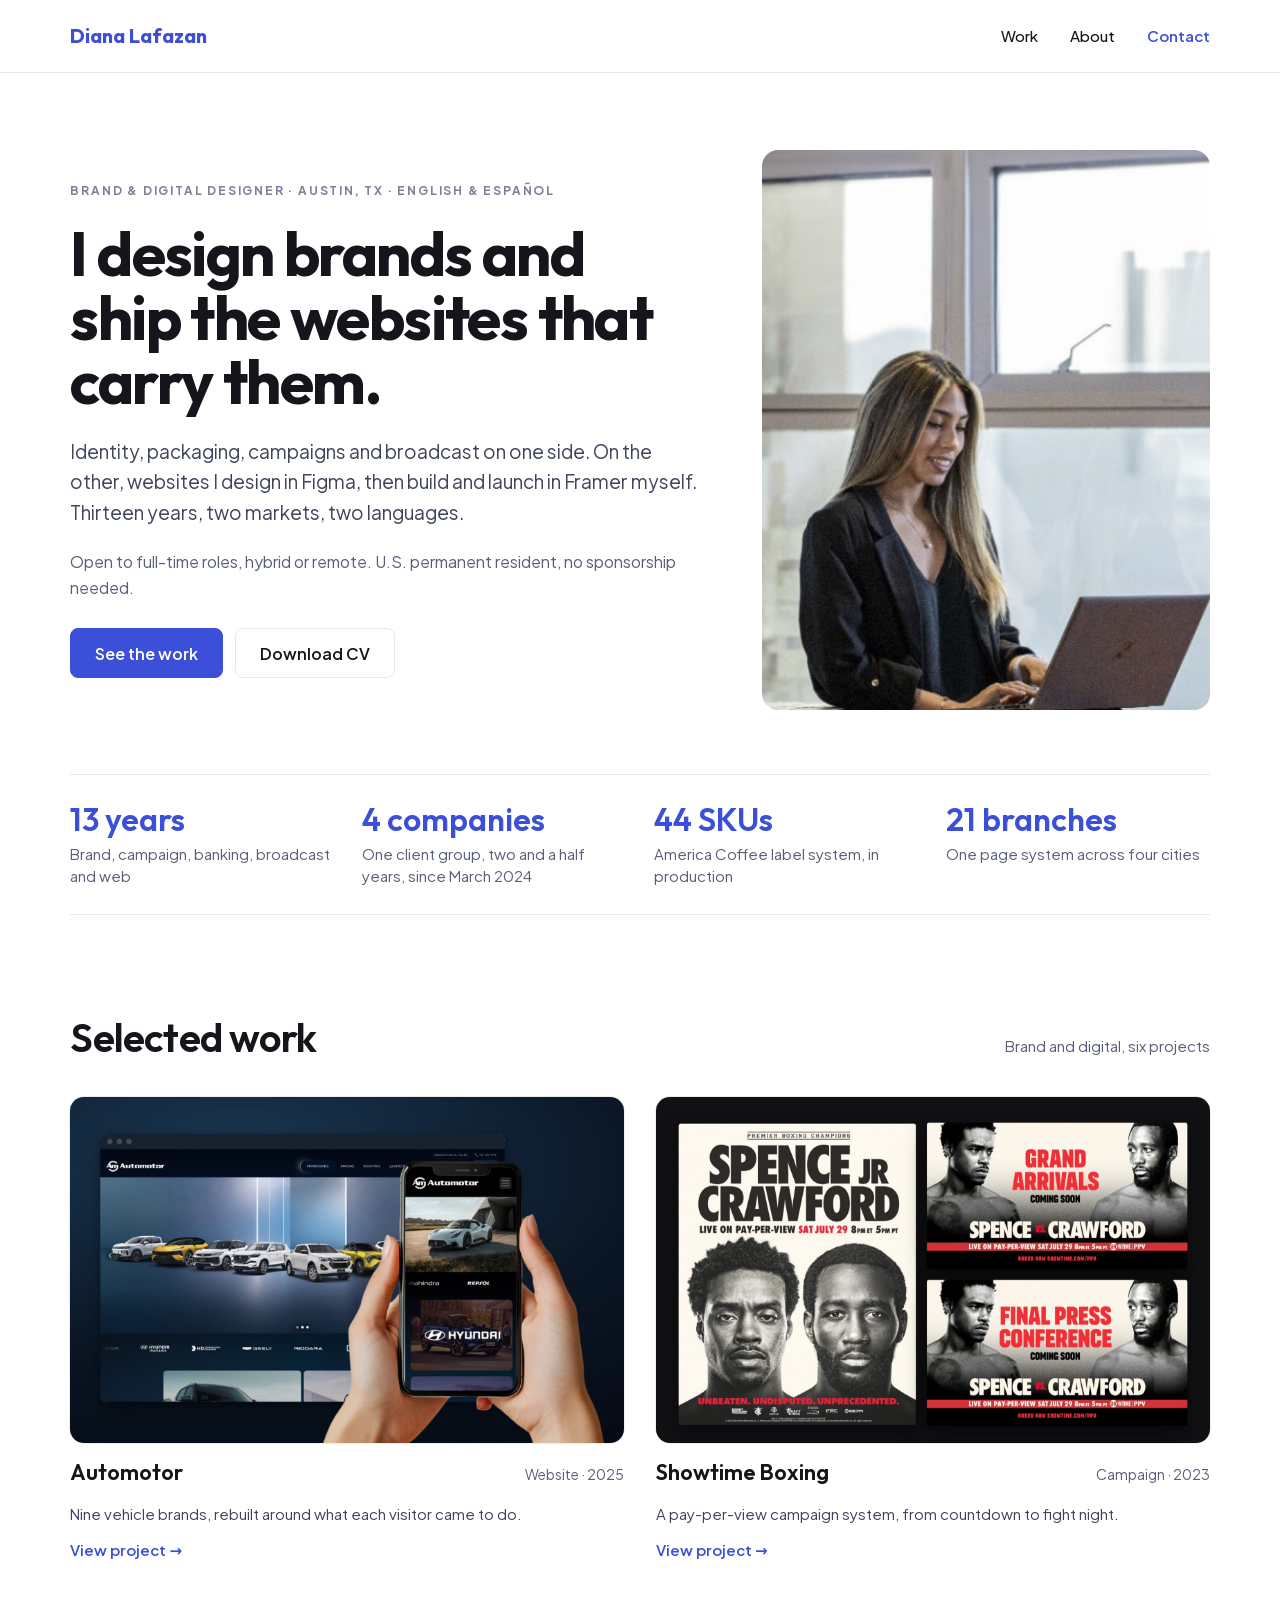
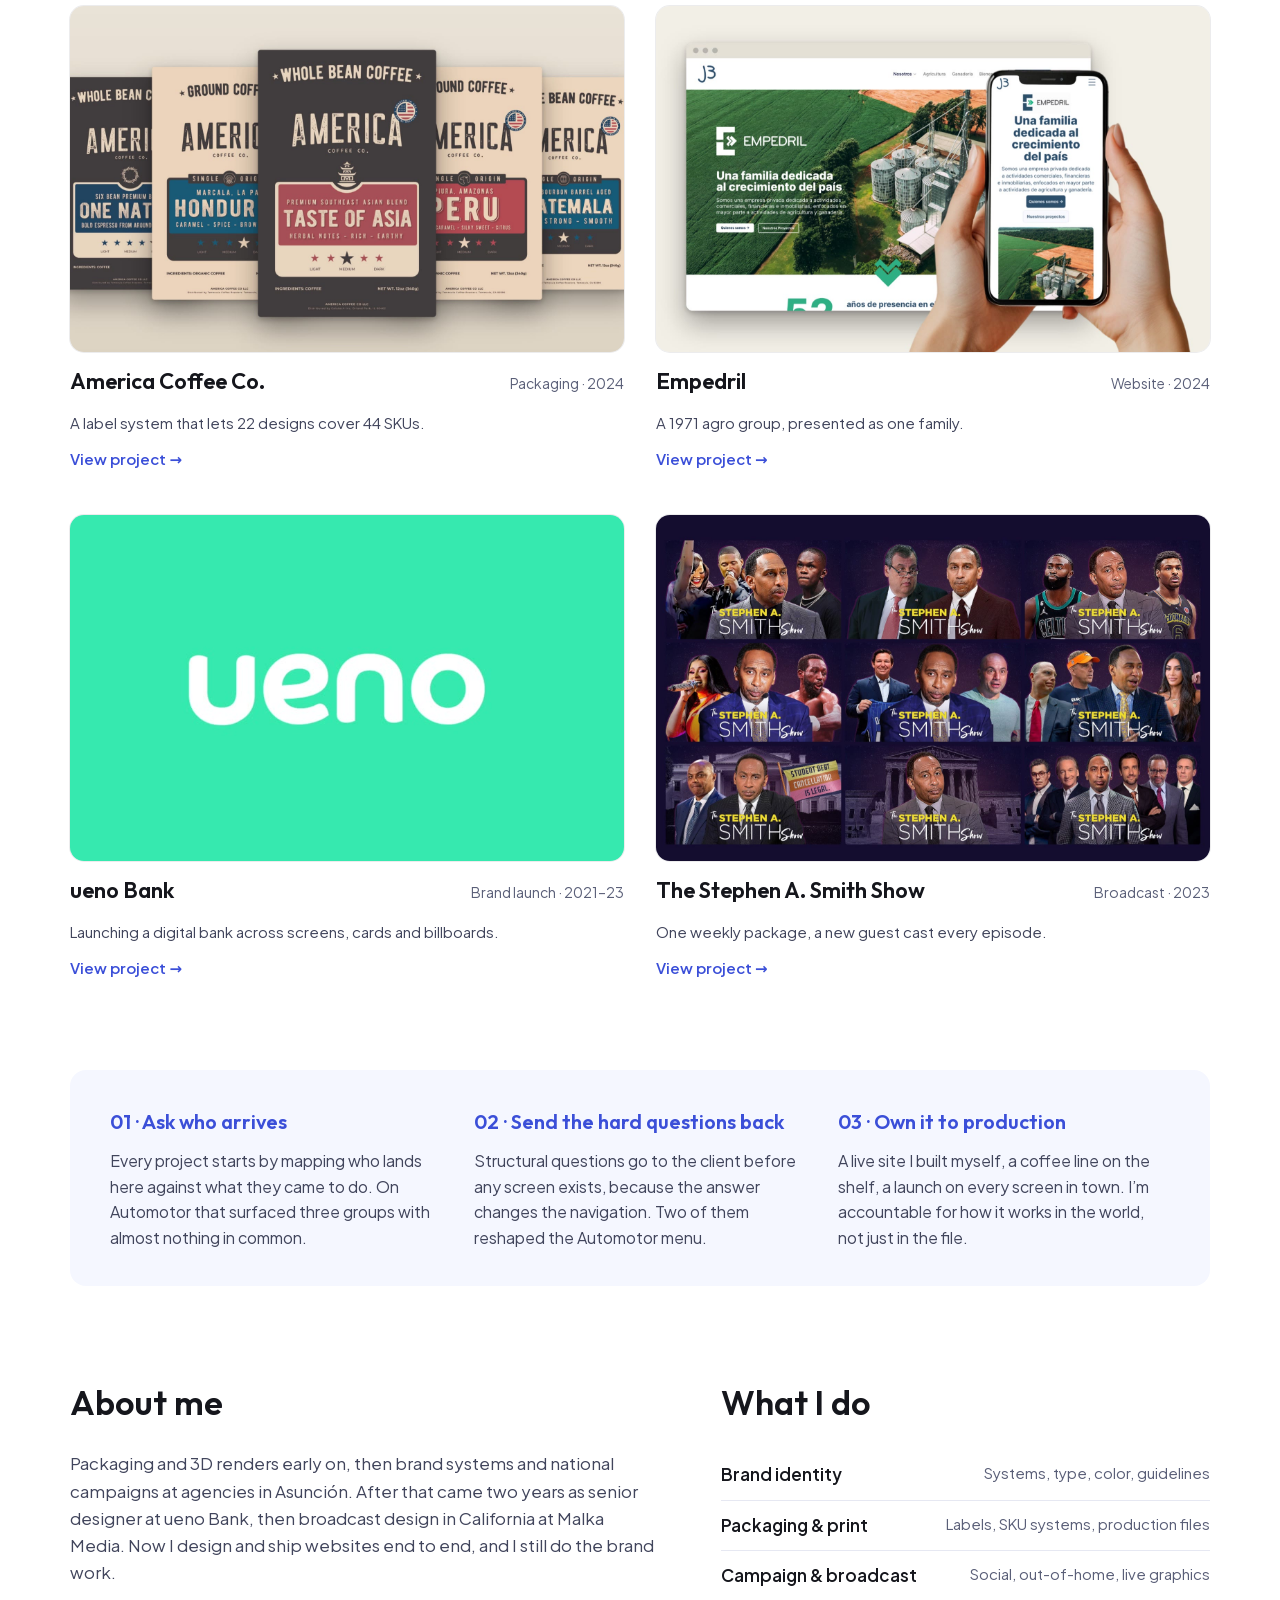
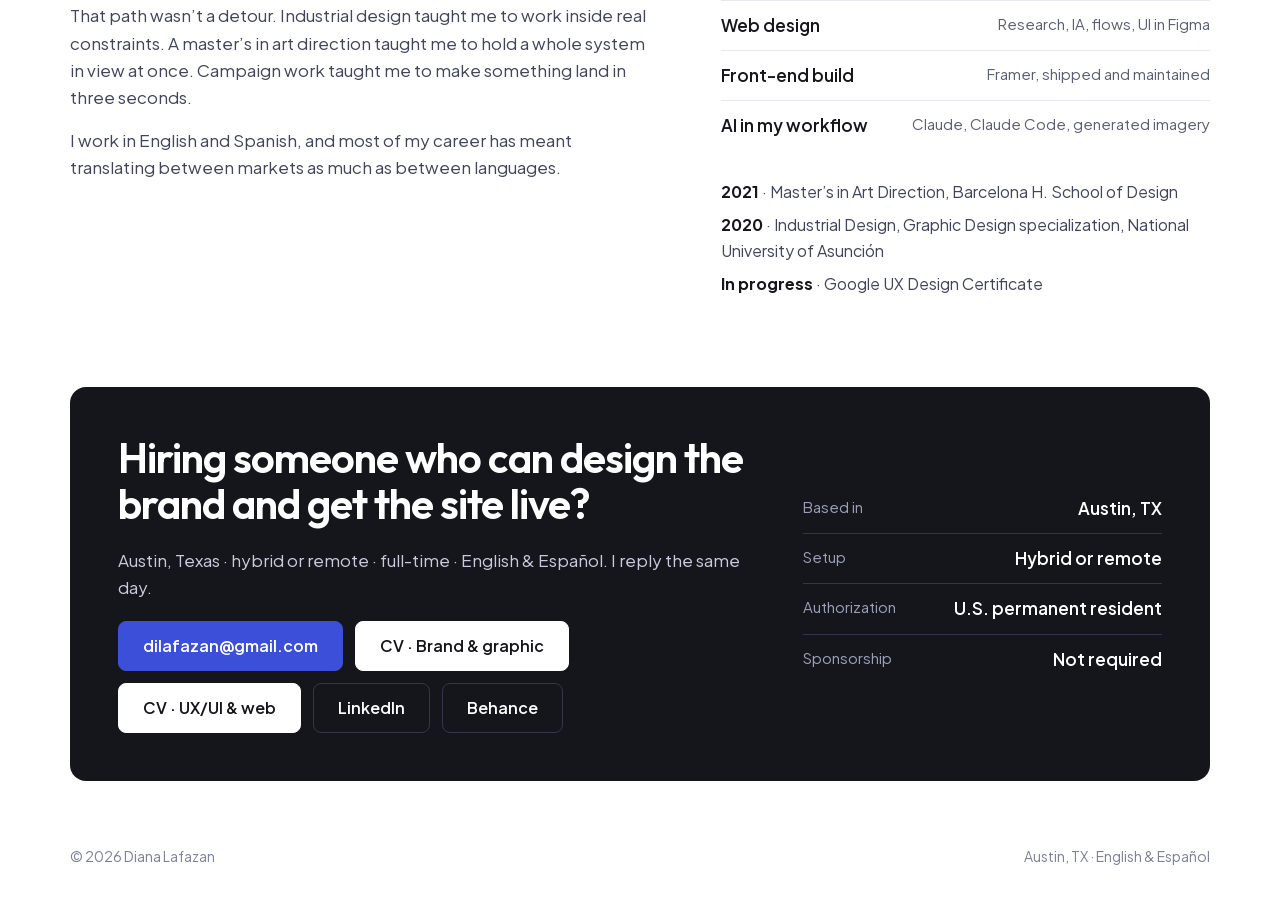
==== commit c73a0347: "Remove phone number from the website contact section It stays in the downloadable CVs.  Co-Authored-" ====
--- a/index.html
+++ b/index.html
@@ -131,7 +131,6 @@
         <div><span>Setup</span><b>Hybrid or remote</b></div>
         <div><span>Authorization</span><b>U.S. permanent resident</b></div>
         <div><span>Sponsorship</span><b>Not required</b></div>
-        <div><span>Phone</span><b>+1 (775) 291 8542</b></div>
       </div>
     </section>
   </div>
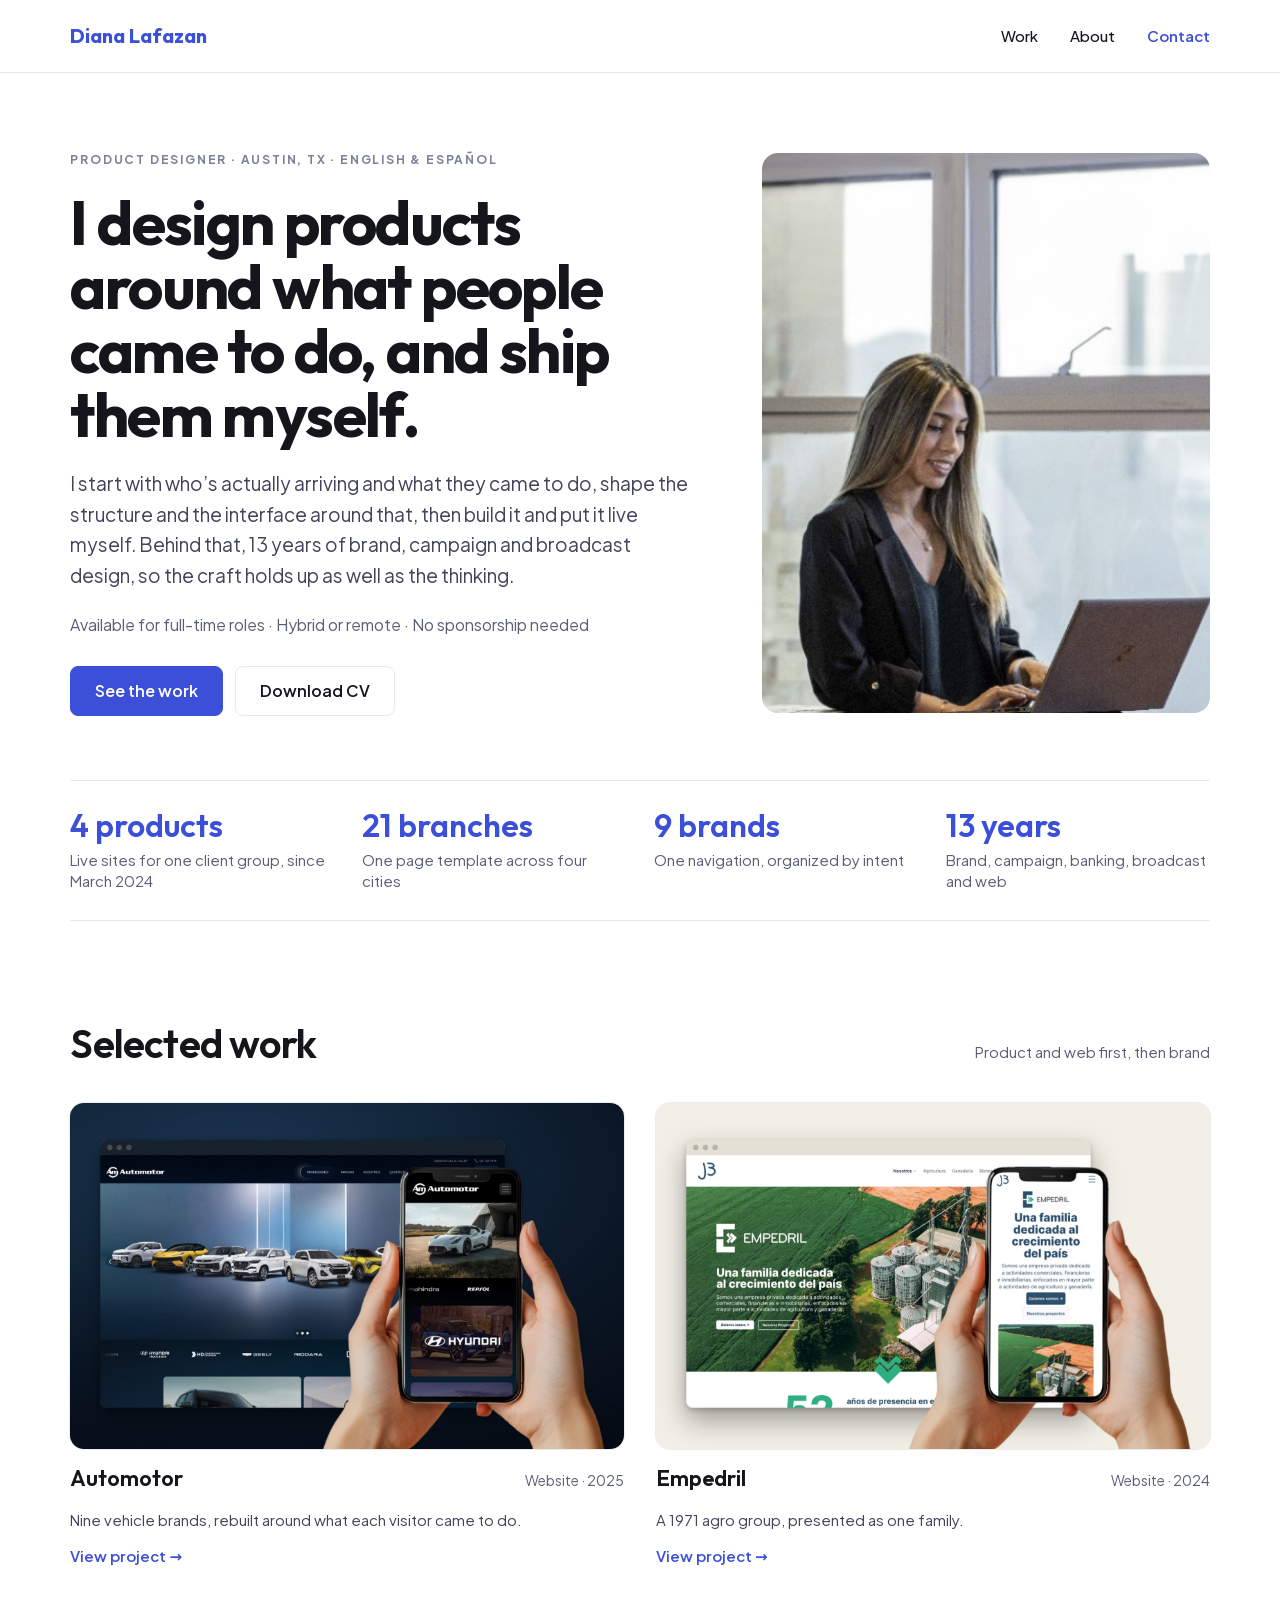
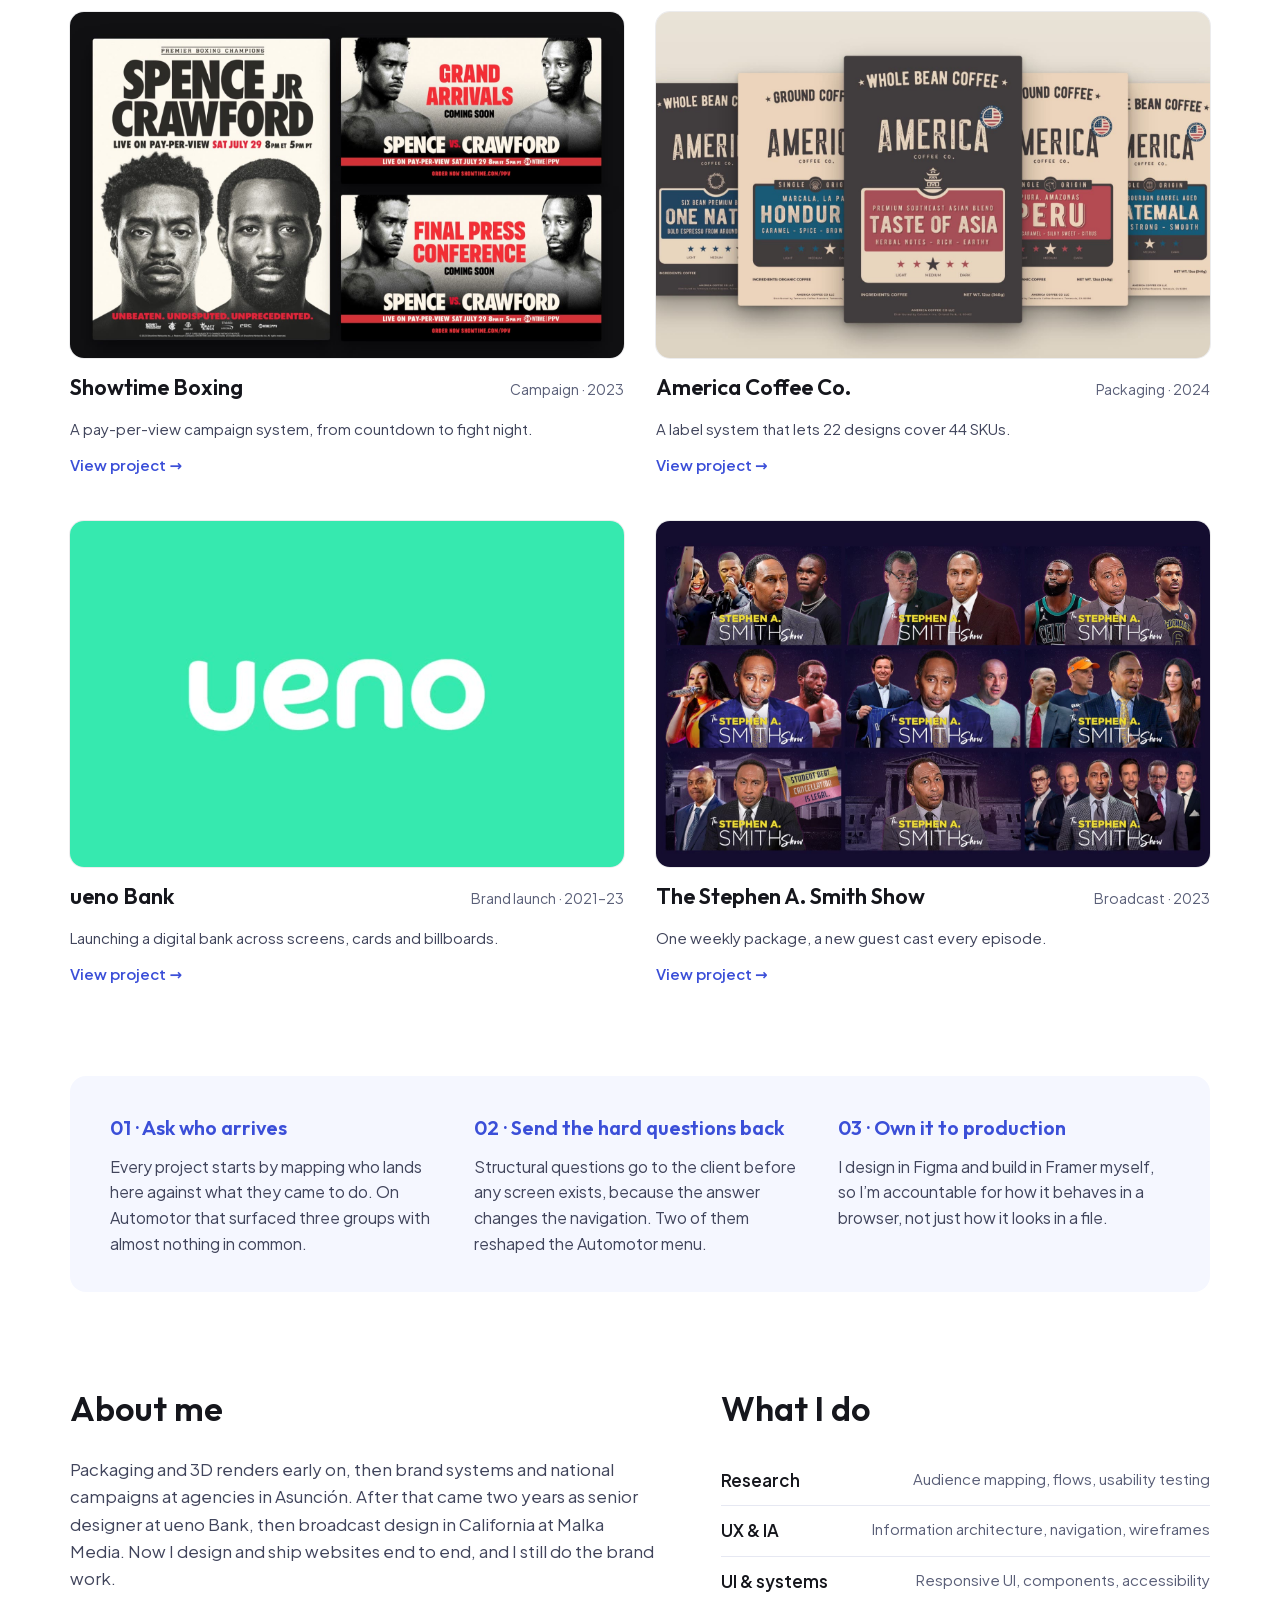
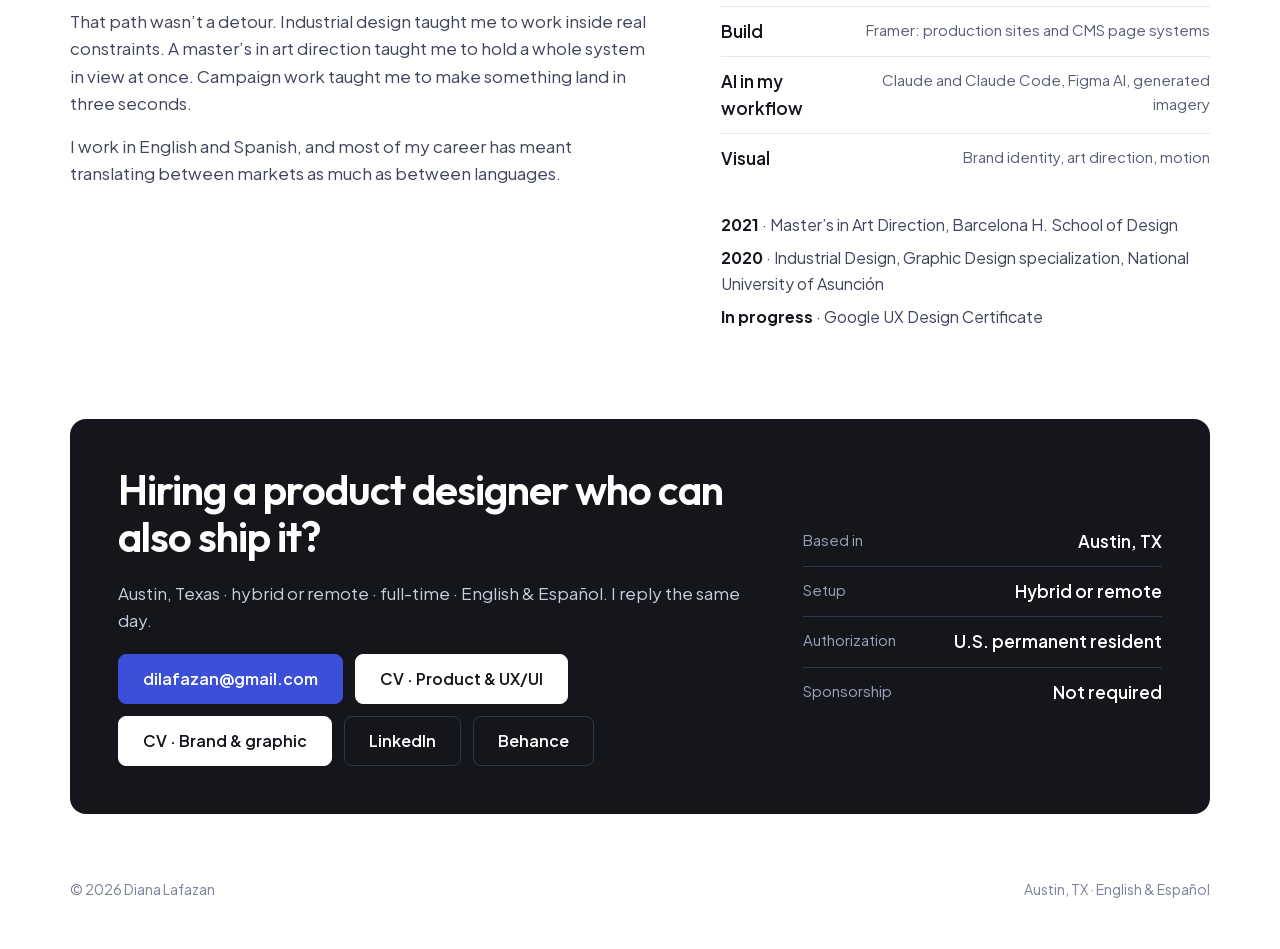
==== commit eaacac85: "Lead the home page with product design - Product designer headline and intro without tool names; Aut" ====
--- a/index.html
+++ b/index.html
@@ -3,8 +3,8 @@
 <head>
   <meta charset="utf-8">
   <meta name="viewport" content="width=device-width, initial-scale=1">
-  <title>Diana Lafazan — Brand &amp; Digital Designer</title>
-  <meta name="description" content="Diana Lafazan designs brands and ships the websites that carry them. Brand, packaging and campaign work, plus websites built and launched in Framer. Austin, TX.">
+  <title>Diana Lafazan — Product Designer</title>
+  <meta name="description" content="Diana Lafazan is a product designer in Austin, TX who takes products from the first research question to a live site, backed by 13 years of brand and campaign design.">
   <link rel="stylesheet" href="assets/css/site.css">
 </head>
 <body>
@@ -23,13 +23,13 @@
   <section class="hero">
     <div class="wrap">
       <div class="stack" style="gap: 22px;">
-        <span class="eyebrow">Brand &amp; digital designer · Austin, TX · English &amp; Español</span>
-        <h1>I design brands and ship the websites that carry them.</h1>
-        <p class="lede">Identity, packaging, campaigns and broadcast on one side. On the other, websites I design in Figma, then build and launch in Framer myself. Thirteen years, two markets, two languages.</p>
-        <p class="note">Open to full-time roles, hybrid or remote. U.S. permanent resident, no sponsorship needed.</p>
+        <span class="eyebrow">Product designer · Austin, TX · English &amp; Español</span>
+        <h1>I design products around what people came to do, and ship them myself.</h1>
+        <p class="lede">I start with who’s actually arriving and what they came to do, shape the structure and the interface around that, then build it and put it live myself. Behind that, 13 years of brand, campaign and broadcast design, so the craft holds up as well as the thinking.</p>
+        <p class="note">Available for full-time roles · Hybrid or remote · No sponsorship needed</p>
         <div class="btn-row" style="padding-top: 6px;">
           <a class="btn primary" href="#work">See the work</a>
-          <a class="btn" href="assets/Diana-Lafazan-CV-Brand-Designer.pdf" download>Download CV</a>
+          <a class="btn" href="assets/Diana-Lafazan-CV-UX-UI-Designer.pdf" download>Download CV</a>
         </div>
       </div>
       <figure class="portrait">
@@ -39,18 +39,24 @@
   </section>
   <div class="wrap">
     <section class="numbers" aria-label="At a glance">
+      <div><b>4 products</b><span>Live sites for one client group, since March 2024</span></div>
+      <div><b>21 branches</b><span>One page template across four cities</span></div>
+      <div><b>9 brands</b><span>One navigation, organized by intent</span></div>
       <div><b>13 years</b><span>Brand, campaign, banking, broadcast and web</span></div>
-      <div><b>4 companies</b><span>One client group, two and a half years, since March 2024</span></div>
-      <div><b>44 SKUs</b><span>America Coffee label system, in production</span></div>
-      <div><b>21 branches</b><span>One page system across four cities</span></div>
     </section>
     <section class="section" id="work">
-      <div class="section-head"><h2>Selected work</h2><span>Brand and digital, six projects</span></div>
+      <div class="section-head"><h2>Selected work</h2><span>Product and web first, then brand</span></div>
     <div class="grid">
       <a class="card" href="work/automotor.html">
         <div class="thumb"><img src="assets/img/card-automotor.jpg" alt="Automotor project cover" loading="lazy"></div>
         <div class="meta"><h3>Automotor</h3><span class="tag">Website · 2025</span></div>
         <p>Nine vehicle brands, rebuilt around what each visitor came to do.</p>
+        <span class="go">View project →</span>
+      </a>
+      <a class="card" href="work/empedril.html">
+        <div class="thumb"><img src="assets/img/card-empedril.jpg" alt="Empedril project cover" loading="lazy"></div>
+        <div class="meta"><h3>Empedril</h3><span class="tag">Website · 2024</span></div>
+        <p>A 1971 agro group, presented as one family.</p>
         <span class="go">View project →</span>
       </a>
       <a class="card" href="work/showtime.html">
@@ -63,12 +69,6 @@
         <div class="thumb"><img src="assets/img/card-america.jpg" alt="America Coffee Co. project cover" loading="lazy"></div>
         <div class="meta"><h3>America Coffee Co.</h3><span class="tag">Packaging · 2024</span></div>
         <p>A label system that lets 22 designs cover 44 SKUs.</p>
-        <span class="go">View project →</span>
-      </a>
-      <a class="card" href="work/empedril.html">
-        <div class="thumb"><img src="assets/img/card-empedril.jpg" alt="Empedril project cover" loading="lazy"></div>
-        <div class="meta"><h3>Empedril</h3><span class="tag">Website · 2024</span></div>
-        <p>A 1971 agro group, presented as one family.</p>
         <span class="go">View project →</span>
       </a>
       <a class="card" href="work/ueno.html">
@@ -88,7 +88,7 @@
     <section class="section"><div class="how" aria-label="How I work">
       <div><h3>01 · Ask who arrives</h3><p>Every project starts by mapping who lands here against what they came to do. On Automotor that surfaced three groups with almost nothing in common.</p></div>
       <div><h3>02 · Send the hard questions back</h3><p>Structural questions go to the client before any screen exists, because the answer changes the navigation. Two of them reshaped the Automotor menu.</p></div>
-      <div><h3>03 · Own it to production</h3><p>A live site I built myself, a coffee line on the shelf, a launch on every screen in town. I’m accountable for how it works in the world, not just in the file.</p></div>
+      <div><h3>03 · Own it to production</h3><p>I design in Figma and build in Framer myself, so I’m accountable for how it behaves in a browser, not just how it looks in a file.</p></div>
     </div></section>
     <section class="section about" id="about">
       <div class="stack">
@@ -100,12 +100,12 @@
       <div class="stack">
         <h2>What I do</h2>
         <div class="rows">
-          <div><b>Brand identity</b><span>Systems, type, color, guidelines</span></div>
-          <div><b>Packaging &amp; print</b><span>Labels, SKU systems, production files</span></div>
-          <div><b>Campaign &amp; broadcast</b><span>Social, out-of-home, live graphics</span></div>
-          <div><b>Web design</b><span>Research, IA, flows, UI in Figma</span></div>
-          <div><b>Front-end build</b><span>Framer, shipped and maintained</span></div>
-          <div><b>AI in my workflow</b><span>Claude, Claude Code, generated imagery</span></div>
+          <div><b>Research</b><span>Audience mapping, flows, usability testing</span></div>
+          <div><b>UX &amp; IA</b><span>Information architecture, navigation, wireframes</span></div>
+          <div><b>UI &amp; systems</b><span>Responsive UI, components, accessibility</span></div>
+          <div><b>Build</b><span>Framer: production sites and CMS page systems</span></div>
+          <div><b>AI in my workflow</b><span>Claude and Claude Code, Figma AI, generated imagery</span></div>
+          <div><b>Visual</b><span>Brand identity, art direction, motion</span></div>
         </div>
         <div class="edu">
           <span><strong>2021</strong> · Master’s in Art Direction, Barcelona H. School of Design</span>
@@ -116,12 +116,12 @@
     </section>
     <section class="hire" id="contact">
       <div class="stack" style="gap: 20px;">
-        <h2>Hiring someone who can design the brand and get the site live?</h2>
+        <h2>Hiring a product designer who can also ship it?</h2>
         <p>Austin, Texas · hybrid or remote · full-time · English &amp; Español. I reply the same day.</p>
         <div class="btn-row">
           <a class="btn primary" href="mailto:dilafazan@gmail.com">dilafazan@gmail.com</a>
+          <a class="btn white" href="assets/Diana-Lafazan-CV-UX-UI-Designer.pdf" download>CV · Product &amp; UX/UI</a>
           <a class="btn white" href="assets/Diana-Lafazan-CV-Brand-Designer.pdf" download>CV · Brand &amp; graphic</a>
-          <a class="btn white" href="assets/Diana-Lafazan-CV-UX-UI-Designer.pdf" download>CV · UX/UI &amp; web</a>
           <a class="btn" href="https://www.linkedin.com/in/dianalafazan/" target="_blank" rel="noopener">LinkedIn</a>
           <a class="btn" href="https://www.behance.net/dilafazan" target="_blank" rel="noopener">Behance</a>
         </div>
--- a/assets/css/site.css
+++ b/assets/css/site.css
@@ -177,5 +177,8 @@
 .slides img, .slides video { width: 100%; border-radius: 12px; box-shadow: 0 0 0 1px var(--frame); background: var(--surface); }
 .slides figure { margin: 0; }
 .slides figcaption { font-size: 14px; color: var(--muted); margin-top: 10px; }
+.slides .onair { display: grid; grid-template-columns: repeat(2, minmax(0, 1fr)); gap: clamp(12px, 2vw, 20px); }
+.slides .onair figcaption { grid-column: 1 / -1; margin-top: 0; }
+@media (max-width: 760px) { .slides .onair { grid-template-columns: minmax(0, 1fr); } }
 
 .project-foot { display: flex; justify-content: space-between; align-items: center; gap: 16px; flex-wrap: wrap; margin-top: 56px; padding-top: 24px; border-top: 1px solid var(--line); }
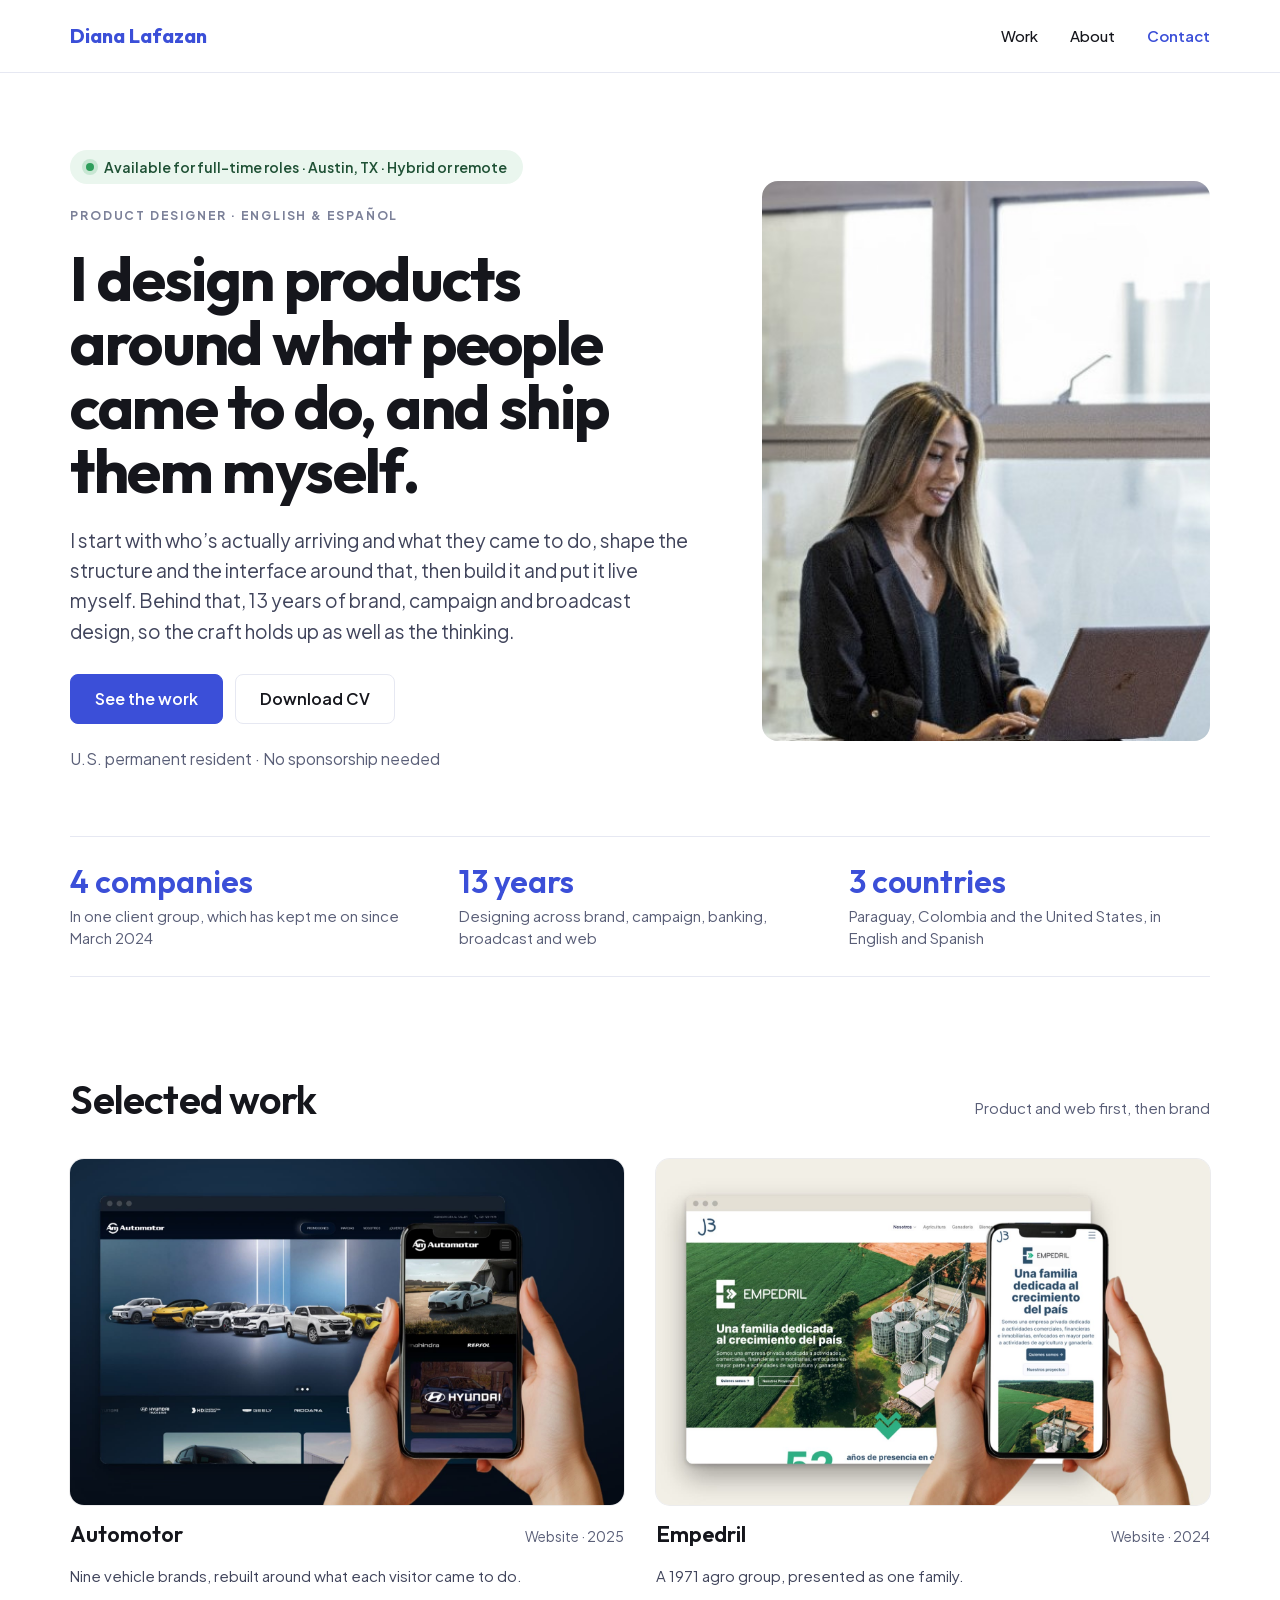
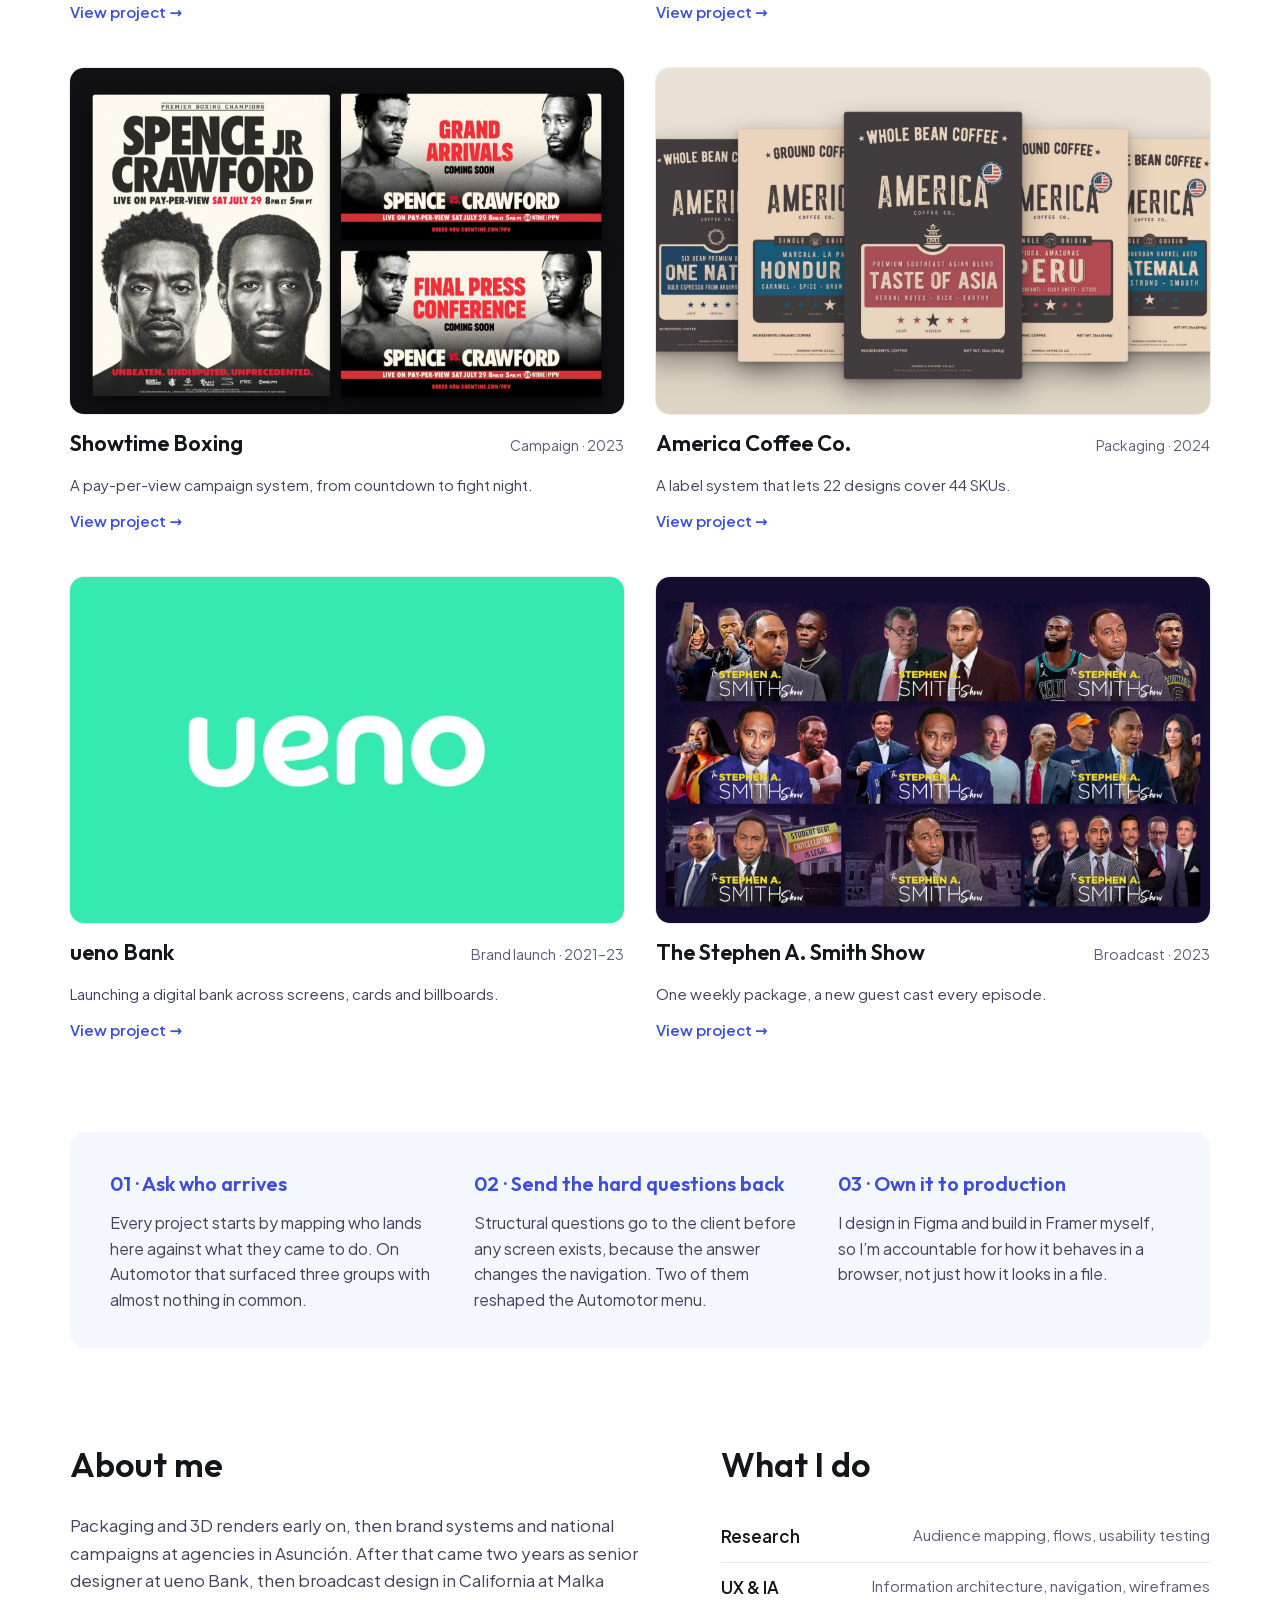
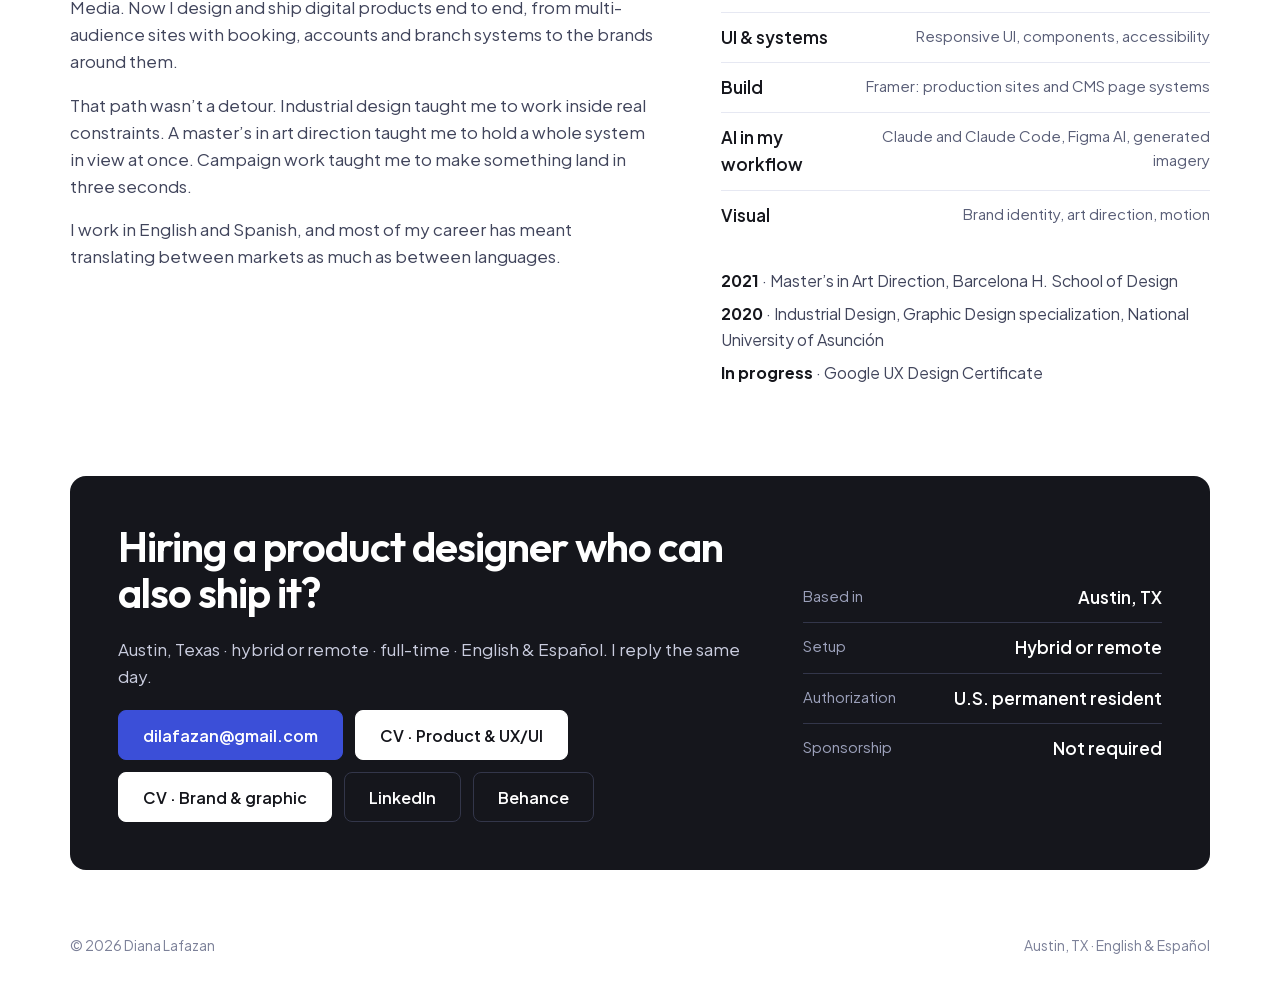
==== commit d3ad655a: "Green availability pill, digital-products About line, clearer numbers Co-Authored-By: Claude Opus 5." ====
--- a/index.html
+++ b/index.html
@@ -23,14 +23,15 @@
   <section class="hero">
     <div class="wrap">
       <div class="stack" style="gap: 22px;">
-        <span class="eyebrow">Product designer · Austin, TX · English &amp; Español</span>
+        <span class="status"><i aria-hidden="true"></i>Available for full-time roles · Austin, TX · Hybrid or remote</span>
+        <span class="eyebrow">Product designer · English &amp; Español</span>
         <h1>I design products around what people came to do, and ship them myself.</h1>
         <p class="lede">I start with who’s actually arriving and what they came to do, shape the structure and the interface around that, then build it and put it live myself. Behind that, 13 years of brand, campaign and broadcast design, so the craft holds up as well as the thinking.</p>
-        <p class="note">Available for full-time roles · Hybrid or remote · No sponsorship needed</p>
         <div class="btn-row" style="padding-top: 6px;">
           <a class="btn primary" href="#work">See the work</a>
           <a class="btn" href="assets/Diana-Lafazan-CV-UX-UI-Designer.pdf" download>Download CV</a>
         </div>
+        <p class="note">U.S. permanent resident · No sponsorship needed</p>
       </div>
       <figure class="portrait">
         <img src="assets/img/diana.jpg" alt="Diana Lafazan working on a laptop by a window">
@@ -39,10 +40,9 @@
   </section>
   <div class="wrap">
     <section class="numbers" aria-label="At a glance">
-      <div><b>4 products</b><span>Live sites for one client group, since March 2024</span></div>
-      <div><b>21 branches</b><span>One page template across four cities</span></div>
-      <div><b>9 brands</b><span>One navigation, organized by intent</span></div>
-      <div><b>13 years</b><span>Brand, campaign, banking, broadcast and web</span></div>
+      <div><b>4 companies</b><span>In one client group, which has kept me on since March 2024</span></div>
+      <div><b>13 years</b><span>Designing across brand, campaign, banking, broadcast and web</span></div>
+      <div><b>3 countries</b><span>Paraguay, Colombia and the United States, in English and Spanish</span></div>
     </section>
     <section class="section" id="work">
       <div class="section-head"><h2>Selected work</h2><span>Product and web first, then brand</span></div>
@@ -93,7 +93,7 @@
     <section class="section about" id="about">
       <div class="stack">
         <h2>About me</h2>
-        <p>Packaging and 3D renders early on, then brand systems and national campaigns at agencies in Asunción. After that came two years as senior designer at ueno Bank, then broadcast design in California at Malka Media. Now I design and ship websites end to end, and I still do the brand work.</p>
+        <p>Packaging and 3D renders early on, then brand systems and national campaigns at agencies in Asunción. After that came two years as senior designer at ueno Bank, then broadcast design in California at Malka Media. Now I design and ship digital products end to end, from multi-audience sites with booking, accounts and branch systems to the brands around them.</p>
         <p>That path wasn’t a detour. Industrial design taught me to work inside real constraints. A master’s in art direction taught me to hold a whole system in view at once. Campaign work taught me to make something land in three seconds.</p>
         <p>I work in English and Spanish, and most of my career has meant translating between markets as much as between languages.</p>
       </div>
--- a/assets/css/site.css
+++ b/assets/css/site.css
@@ -23,6 +23,10 @@
   --band: #15161C;          /* the dark contact band */
   --band-text: #C9CCDE;
   --band-line: #33364A;
+  --status-bg: #EAF6EE;
+  --status-ink: #1F5135;
+  --status-dot: #2E9E5B;
+  --status-ring: rgba(46, 158, 91, 0.18);
   --gutter: clamp(16px, 5.5vw, 80px);
   --max: 1200px;
 }
@@ -43,6 +47,10 @@
     --band: #181A24;
     --band-text: #B9BDD0;
     --band-line: #2C2F40;
+    --status-bg: rgba(46, 158, 91, 0.14);
+    --status-ink: #9BE0B8;
+    --status-dot: #4CC383;
+    --status-ring: rgba(76, 195, 131, 0.2);
   }
 }
 
@@ -84,6 +92,10 @@
 .hero h1 { font-size: clamp(38px, 5vw, 62px); line-height: 1.03; font-weight: 700; letter-spacing: -1.6px; }
 .hero .lede { font-size: 19px; }
 .hero .note { color: var(--muted); font-size: 16px; }
+/* Availability pill: reads as a live status, not a request */
+.status { align-self: flex-start; display: inline-flex; align-items: center; gap: 10px; padding: 8px 16px; border-radius: 99px;
+  background: var(--status-bg); color: var(--status-ink); font-size: 14px; font-weight: 600; line-height: 1.3; }
+.status i { width: 8px; height: 8px; border-radius: 50%; background: var(--status-dot); flex: none; box-shadow: 0 0 0 4px var(--status-ring); }
 .portrait { margin: 0; }
 .portrait img { width: 100%; aspect-ratio: 4 / 5; object-fit: cover; object-position: 56% 28%; border-radius: 16px; }
 .portrait figcaption { margin-top: 10px; font-size: 14px; color: var(--muted); }
@@ -94,10 +106,9 @@
 }
 
 /* ── Numbers ── */
-.numbers { display: grid; grid-template-columns: repeat(4, minmax(0, 1fr)); gap: 28px; padding: 28px 0; border-top: 1px solid var(--line); border-bottom: 1px solid var(--line); }
+.numbers { display: grid; grid-template-columns: repeat(auto-fit, minmax(200px, 1fr)); gap: 28px; padding: 28px 0; border-top: 1px solid var(--line); border-bottom: 1px solid var(--line); }
 .numbers b { display: block; font: 600 32px/1 'Outfit', sans-serif; color: var(--accent); margin-bottom: 8px; }
 .numbers span { font-size: 15px; color: var(--muted); line-height: 1.45; display: block; }
-@media (max-width: 860px) { .numbers { grid-template-columns: repeat(2, minmax(0, 1fr)); } }
 
 /* ── Sections ── */
 .section { padding-top: clamp(56px, 7vw, 96px); }
